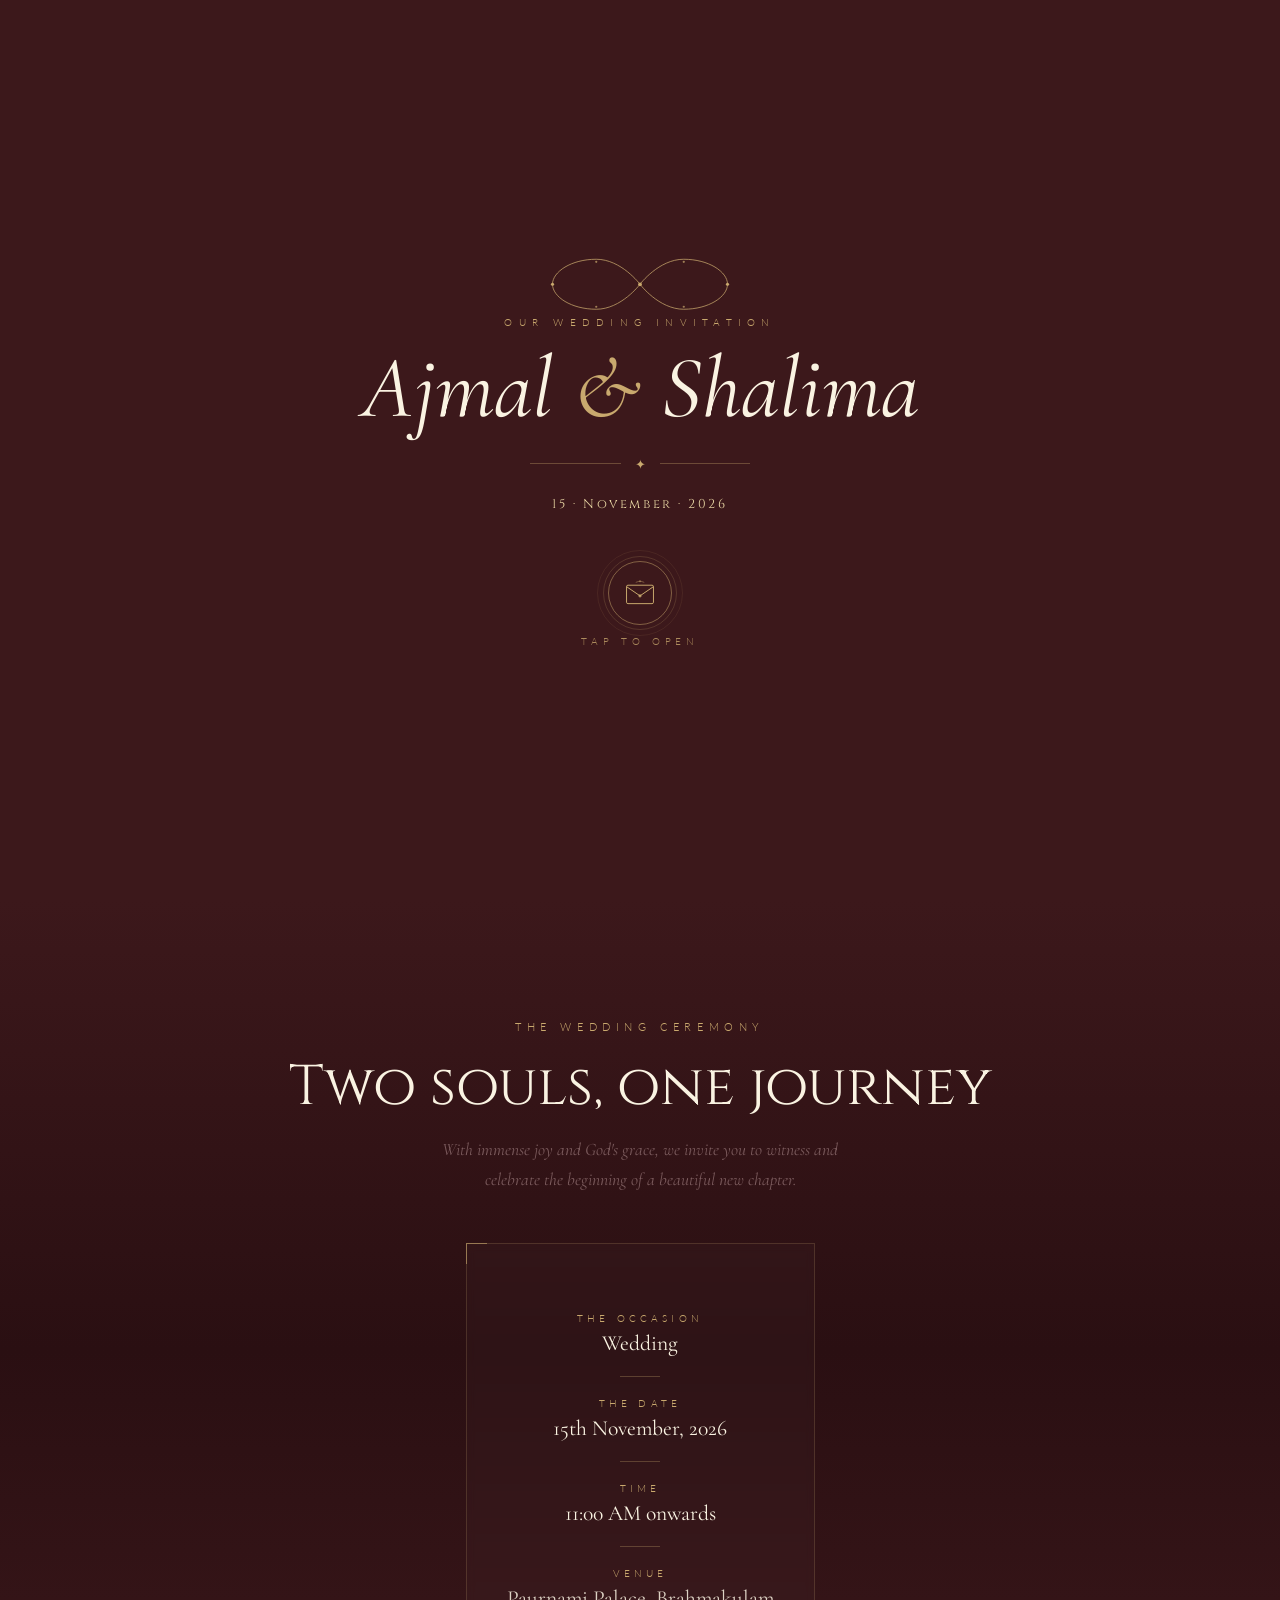
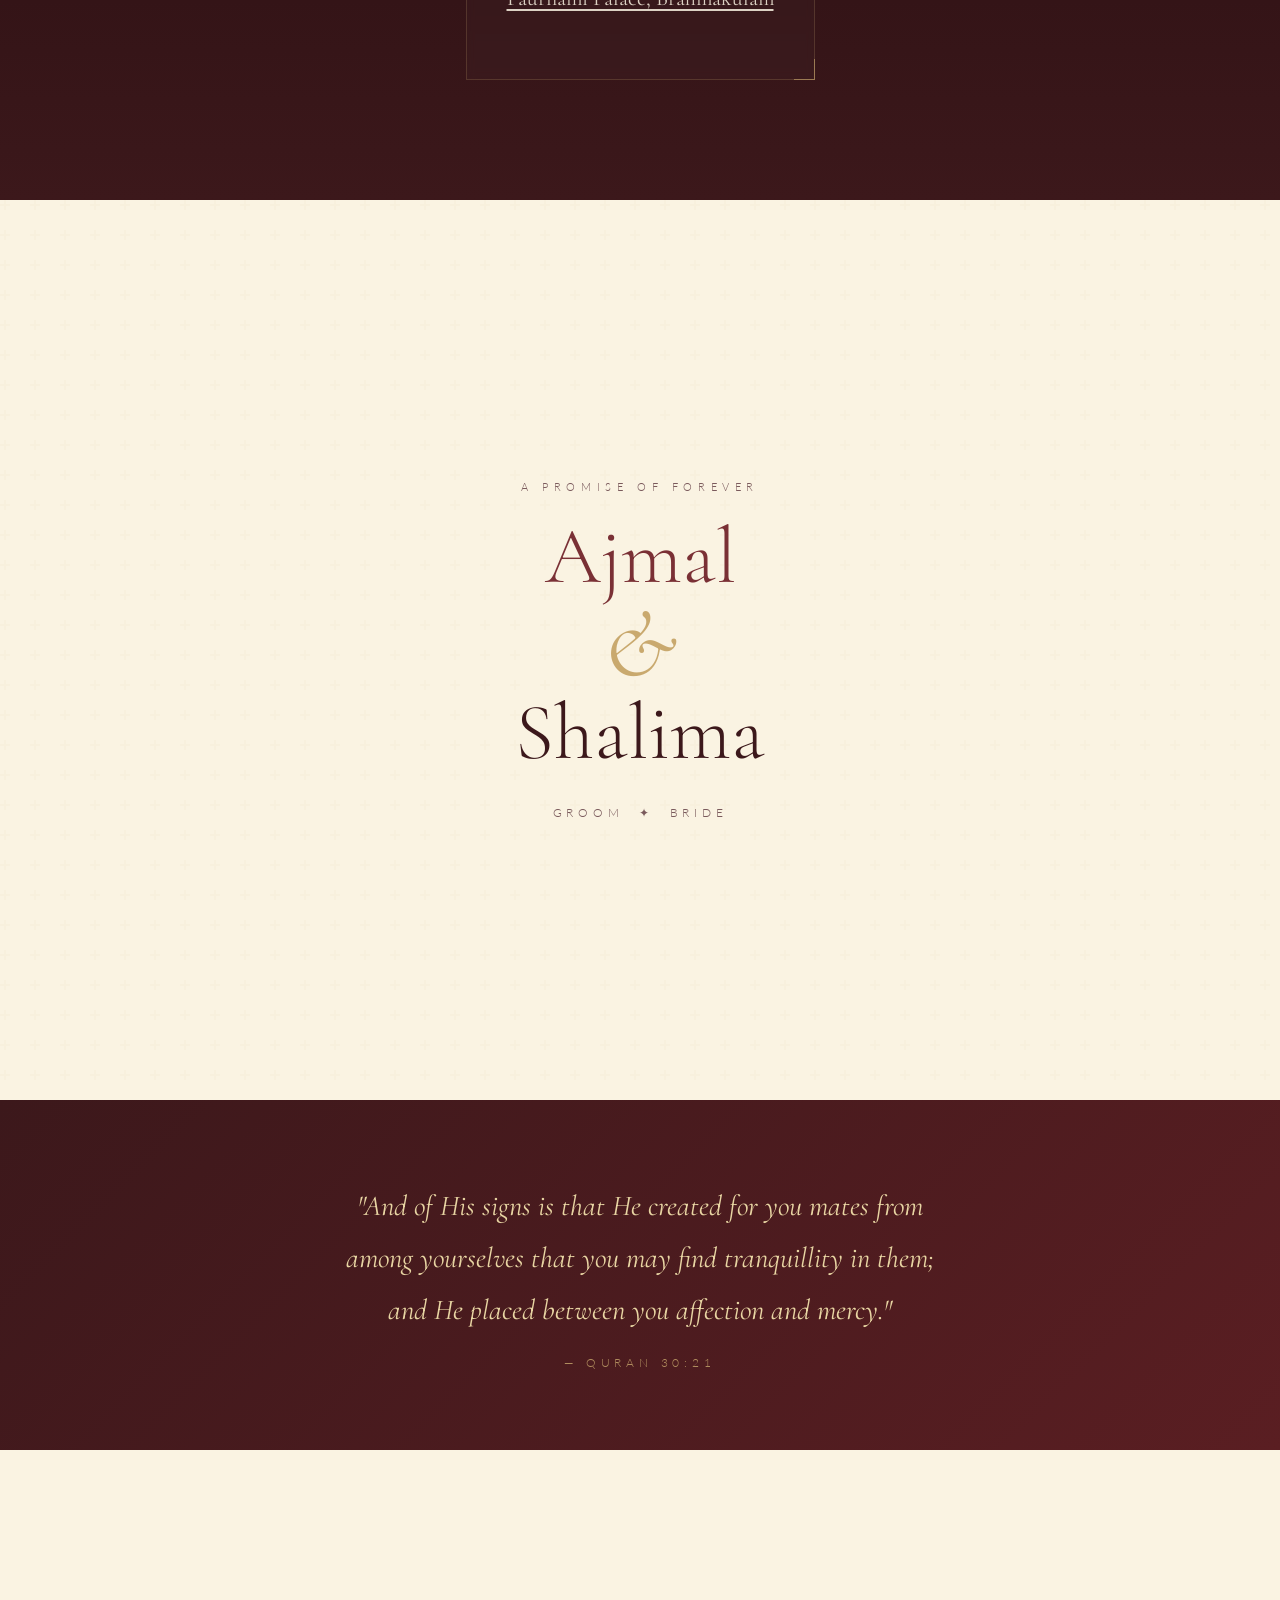
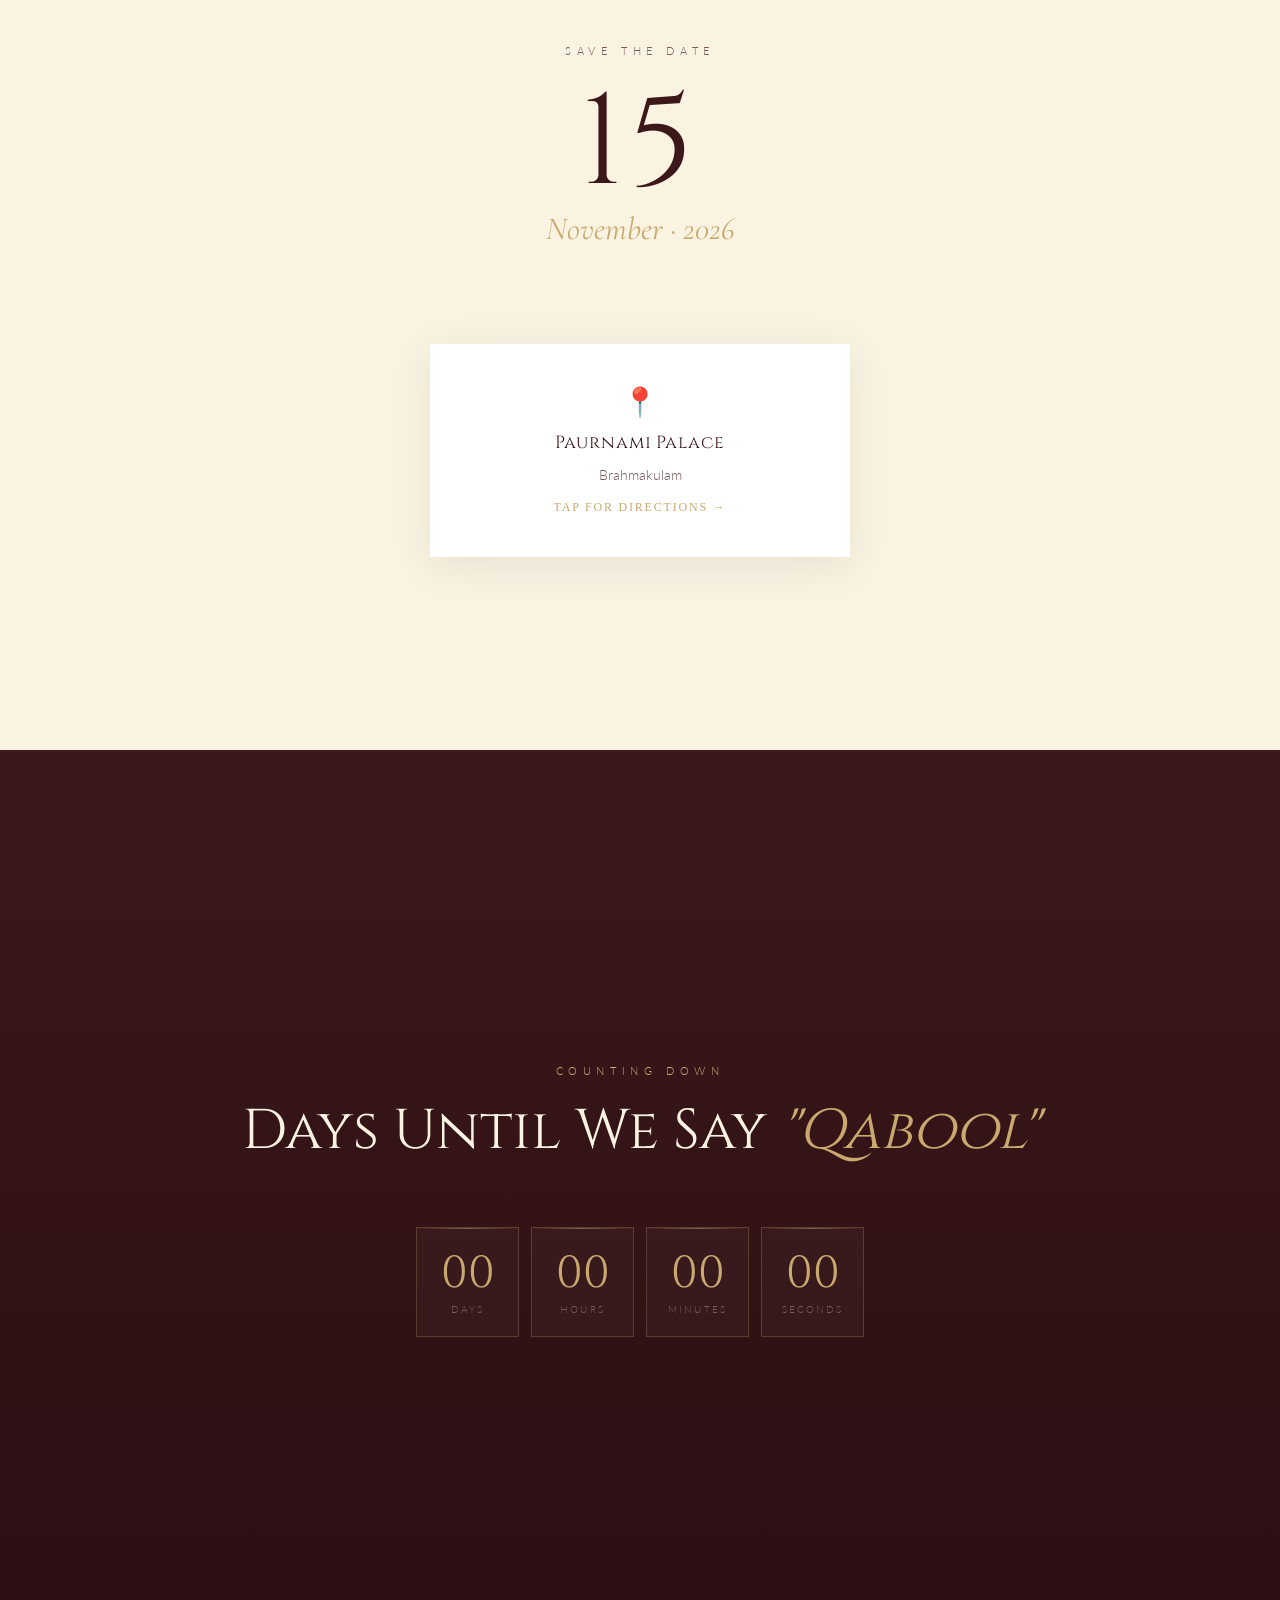
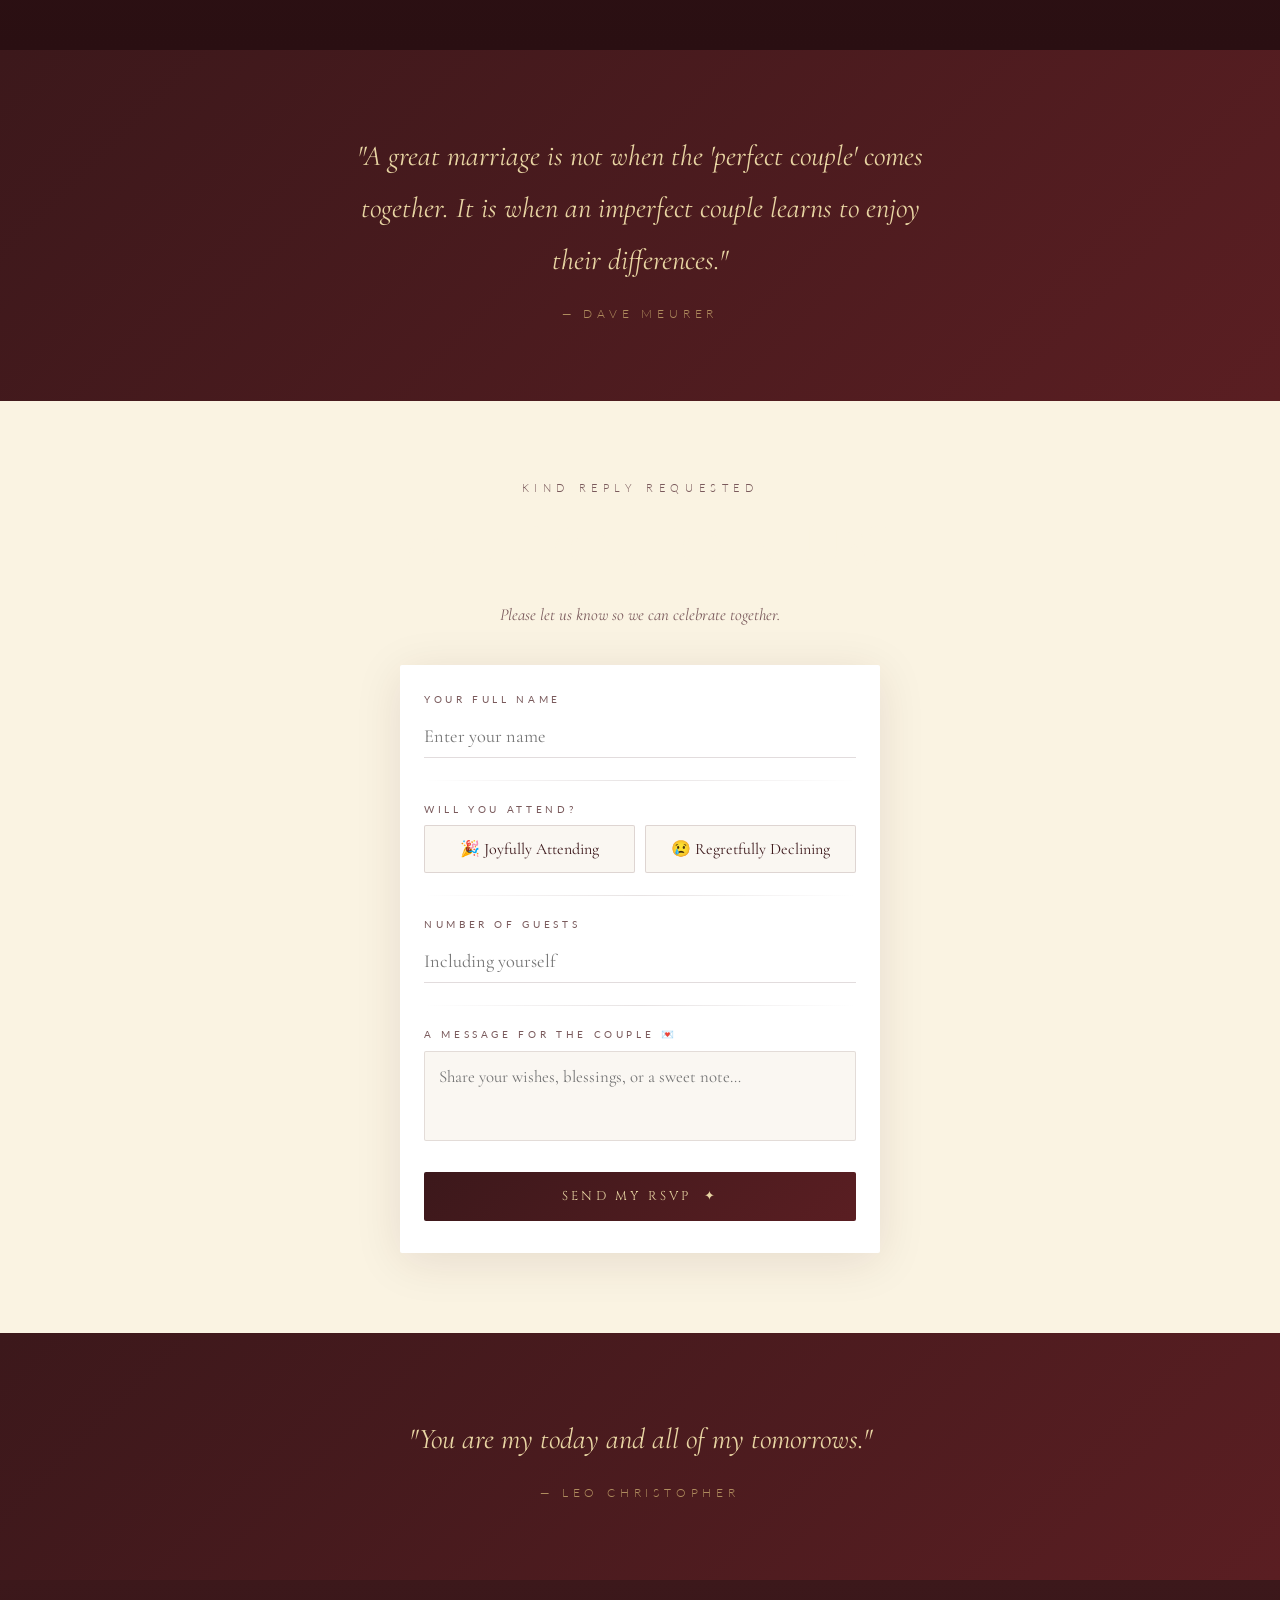
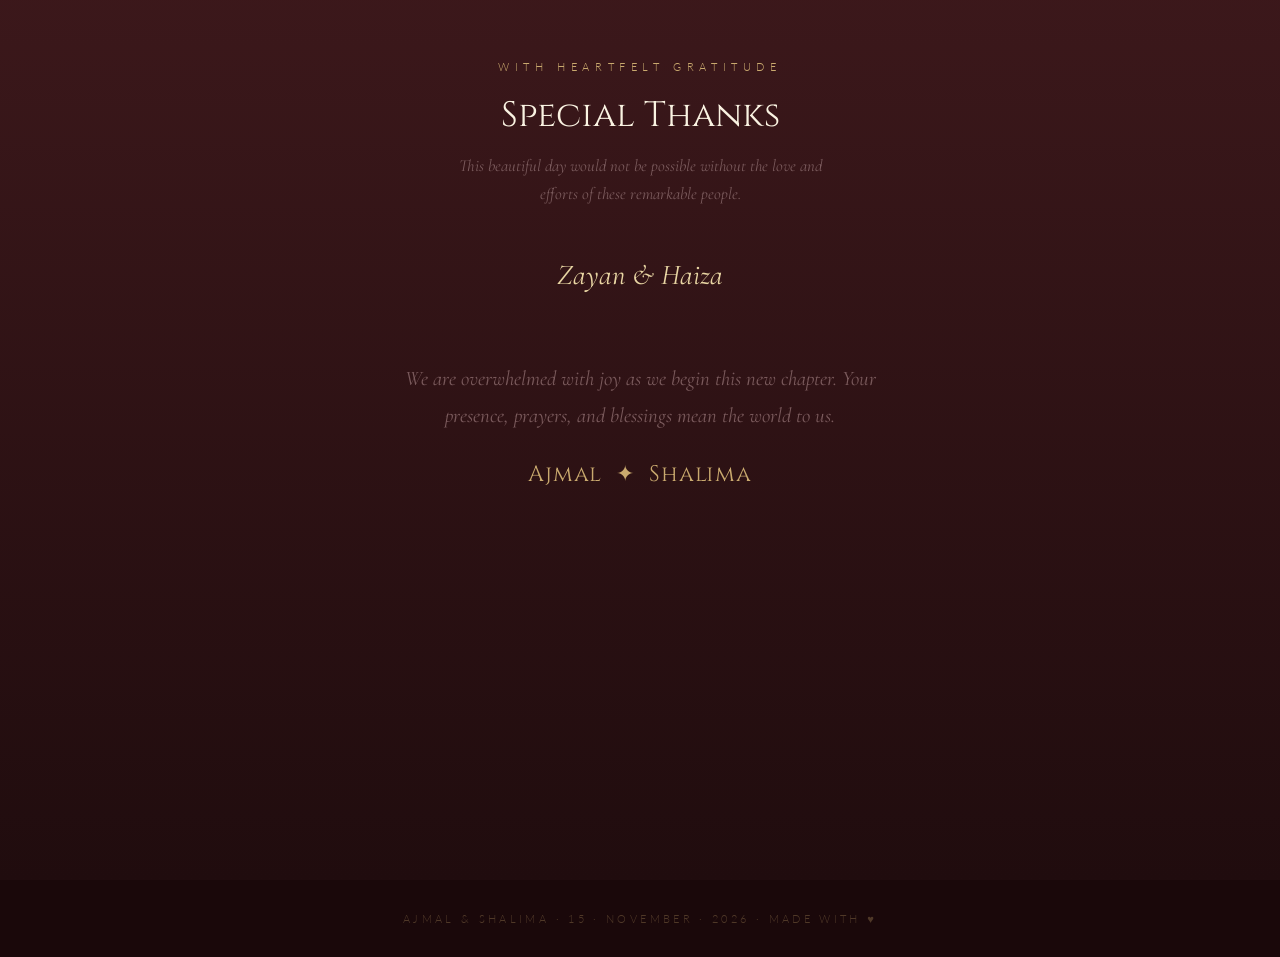
==== AjmalShalima/index.html @ 5c9f14ed "ajmal shalima" ====
<!DOCTYPE html>
<html lang="en">
<head>
<meta charset="UTF-8"/>
<meta name="viewport" content="width=device-width, initial-scale=1.0"/>
<title>Ajmal & Shalima — Wedding Invitation</title>
  <meta property="og:type" content="website"/>
  <meta property="og:url" content=""/>
  <meta property="og:title" content="Ajmal &amp; Shalima — Wedding Invitation 💍"/>
  <meta property="og:description" content="Join us to celebrate the Wedding of Ajmal &amp; Shalima · 15 November 2026 · Paurnami Palace, Brahmakulam"/>
  <meta property="og:image" content="couple.jpg"/>
  <meta property="og:image:width" content="1200"/>
  <meta property="og:image:height" content="630"/>
  <meta property="og:image:alt" content="Ajmal &amp; Shalima Wedding Invitation"/>
  <meta name="theme-color" content="#3C181B"/>
<link href="https://fonts.googleapis.com/css2?family=Cormorant+Garamond:ital,wght@0,300;0,400;0,500;1,300;1,400&family=Cinzel:wght@400;500&family=Lato:wght@300;400&display=swap" rel="stylesheet"/>
<style>
  :root {
    --gold: #c9a96e;
    --gold-light: #e8d5a3;
    --rose: #7a3035;
    --rose-light: #e8c8ca;
    --cream: #FAF3E2;
    --deep: #3C181B;
    --text: #3C181B;
    --muted: #7a5a5c;
  }

  * { margin: 0; padding: 0; box-sizing: border-box; }

  html { scroll-behavior: smooth; }

  body {
    background: var(--deep);
    color: var(--text);
    font-family: 'Lato', sans-serif;
    overflow-x: hidden;
  }

  /* ── PARTICLES ── */
  #particles {
    position: fixed; inset: 0; pointer-events: none; z-index: 0; overflow: hidden;
  }
  .petal {
    position: absolute;
    width: 8px; height: 8px;
    background: var(--rose-light);
    border-radius: 0 100% 0 100%;
    opacity: 0;
    animation: fallPetal linear infinite;
  }
  @keyframes fallPetal {
    0%   { transform: translateY(-20px) rotate(0deg) scale(1); opacity: .7; }
    100% { transform: translateY(110vh) rotate(720deg) scale(.4); opacity: 0; }
  }

  /* ── LOADER ── */
  #loader {
    position: fixed; inset: 0; z-index: 9999;
    background: var(--deep);
    display: flex; flex-direction: column; align-items: center; justify-content: center;
    transition: opacity 1s ease, visibility 1s;
  }
  #loader.hidden { opacity: 0; visibility: hidden; }
  .loader-ring {
    width: 80px; height: 80px;
    border: 1px solid rgba(201,169,110,.2);
    border-top-color: var(--gold);
    border-radius: 50%;
    animation: spin 1.5s linear infinite;
  }
  @keyframes spin { to { transform: rotate(360deg); } }
  .loader-text {
    margin-top: 20px;
    font-family: 'Cormorant Garamond', serif;
    font-style: italic;
    color: var(--gold-light);
    font-size: 1.1rem;
    letter-spacing: .2em;
    opacity: .7;
  }

  /* ── SECTIONS ── */
  section {
    position: relative; z-index: 1;
    min-height: 100vh;
    display: flex; flex-direction: column; align-items: center; justify-content: center;
    padding: 80px 24px;
  }

  /* ── HERO ── */
  #hero {
    background: radial-gradient(ellipse at center, #5a1e22 0%, var(--deep) 70%);
    text-align: center;
    overflow: hidden;
  }
  .hero-ornament {
    width: 280px; opacity: .15;
    margin-bottom: 24px;
    animation: fadeUp 1.8s ease both;
    animation-delay: .5s;
  }
  .invited-label {
    font-family: 'Lato', sans-serif;
    font-weight: 300;
    letter-spacing: .5em;
    text-transform: uppercase;
    color: var(--gold);
    font-size: .75rem;
    opacity: 0;
    animation: fadeUp 1s ease both;
    animation-delay: 1s;
  }
  .guest-name-display {
    font-family: 'Cormorant Garamond', serif;
    font-style: italic;
    font-size: clamp(1.6rem, 5vw, 2.8rem);
    color: var(--gold-light);
    margin: 12px 0 6px;
    opacity: 0;
    animation: fadeUp 1s ease both;
    animation-delay: 1.3s;
  }
  .you-are-invited {
    font-family: 'Cinzel', serif;
    font-size: clamp(2.6rem, 9vw, 6rem);
    color: var(--cream);
    line-height: 1;
    letter-spacing: .04em;
    opacity: 0;
    animation: fadeUp 1.2s ease both;
    animation-delay: 1.7s;
    text-shadow: 0 0 80px rgba(201,169,110,.3);
  }
  .hero-divider {
    display: flex; align-items: center; gap: 16px;
    margin: 28px auto;
    width: 280px;
    opacity: 0;
    animation: fadeUp 1s ease both;
    animation-delay: 2.2s;
  }
  .hero-divider-line { flex: 1; height: 1px; background: var(--gold); opacity: .4; }
  .hero-divider-icon { color: var(--gold); font-size: 1rem; }
  .hero-subtitle {
    font-family: 'Cormorant Garamond', serif;
    font-style: italic;
    font-size: clamp(1rem, 3vw, 1.4rem);
    color: var(--gold-light);
    letter-spacing: .15em;
    opacity: 0;
    animation: fadeUp 1s ease both;
    animation-delay: 2.5s;
  }
  .scroll-hint {
    position: absolute; bottom: 36px;
    display: flex; flex-direction: column; align-items: center; gap: 8px;
    opacity: 0;
    animation: fadeUp 1s ease both, bounce 2s ease infinite;
    animation-delay: 3.5s, 4.5s;
    color: var(--gold); font-size: .7rem; letter-spacing: .3em;
    text-transform: uppercase;
  }
  .scroll-arrow { font-size: 1.2rem; }
  @keyframes bounce {
    0%,100% { transform: translateY(0); }
    50% { transform: translateY(8px); }
  }

  /* ── CEREMONY ── */
  #ceremony {
    background: linear-gradient(180deg, var(--deep) 0%, #2a0f12 50%, var(--deep) 100%);
    text-align: center;
  }
  .section-tag {
    font-family: 'Lato', sans-serif;
    font-weight: 300;
    letter-spacing: .5em;
    text-transform: uppercase;
    color: var(--gold);
    font-size: .7rem;
    margin-bottom: 24px;
  }
  .section-heading {
    font-family: 'Cinzel', serif;
    font-size: clamp(1.8rem, 6vw, 3.5rem);
    color: var(--cream);
    line-height: 1.1;
    margin-bottom: 16px;
  }
  .ampersand {
    font-family: 'Cormorant Garamond', serif;
    font-style: italic;
    color: var(--gold);
    font-size: 1.2em;
  }
  .ceremony-box {
    margin: 48px auto 0;
    max-width: 500px;
    border: 1px solid rgba(201,169,110,.2);
    padding: 48px 40px;
    position: relative;
    background: rgba(255,255,255,.02);
    backdrop-filter: blur(4px);
  }
  .ceremony-box::before, .ceremony-box::after {
    content: '';
    position: absolute;
    width: 20px; height: 20px;
    border-color: var(--gold);
    border-style: solid;
    opacity: .6;
  }
  .ceremony-box::before { top: -1px; left: -1px; border-width: 1px 0 0 1px; }
  .ceremony-box::after  { bottom: -1px; right: -1px; border-width: 0 1px 1px 0; }
  .ceremony-detail { margin: 20px 0; }
  .ceremony-detail-label {
    font-family: 'Lato', sans-serif;
    font-weight: 300;
    letter-spacing: .4em;
    font-size: .65rem;
    color: var(--gold);
    text-transform: uppercase;
    margin-bottom: 6px;
  }
  .ceremony-detail-value {
    font-family: 'Cormorant Garamond', serif;
    font-size: 1.35rem;
    color: var(--cream);
  }
  .sep { width: 40px; height: 1px; background: rgba(201,169,110,.3); margin: 16px auto; }

  /* ── NAMES ── */
  #names {
    background: var(--cream);
    text-align: center;
    position: relative;
    overflow: hidden;
  }
  #names::before {
    content: '';
    position: absolute; inset: 0;
    background: url("data:image/svg+xml,%3Csvg width='60' height='60' viewBox='0 0 60 60' xmlns='http://www.w3.org/2000/svg'%3E%3Cg fill='none' fill-rule='evenodd'%3E%3Cg fill='%23c9a96e' fill-opacity='0.04'%3E%3Cpath d='M36 34v-4h-2v4h-4v2h4v4h2v-4h4v-2h-4zm0-30V0h-2v4h-4v2h4v4h2V6h4V4h-4zM6 34v-4H4v4H0v2h4v4h2v-4h4v-2H6zM6 4V0H4v4H0v2h4v4h2V6h4V4H6z'/%3E%3C/g%3E%3C/g%3E%3C/svg%3E");
  }
  .names-wrapper { position: relative; z-index: 1; }
  .name-groom, .name-bride {
    font-family: 'Cormorant Garamond', serif;
    font-weight: 300;
    line-height: 1;
  }
  .name-groom {
    font-size: clamp(2.4rem, 8vw, 5rem);
    color: var(--text);
    opacity: 0;
    transform: translateX(-40px);
    transition: opacity 1s ease, transform 1s ease;
  }
  .name-bride {
    font-size: clamp(2.4rem, 8vw, 5rem);
    color: var(--rose);
    opacity: 0;
    transform: translateX(40px);
    transition: opacity 1s ease, transform 1s ease;
    transition-delay: .4s;
  }
  .name-groom.visible, .name-bride.visible {
    opacity: 1; transform: translateX(0);
  }
  .names-and {
    font-family: 'Cormorant Garamond', serif;
    font-style: italic;
    font-size: clamp(3rem, 10vw, 6rem);
    color: var(--gold);
    line-height: 1;
    opacity: 0;
    transition: opacity 1s ease;
    transition-delay: .2s;
  }
  .names-and.visible { opacity: 1; }
  .names-title {
    font-family: 'Lato', sans-serif;
    font-weight: 300;
    font-size: .75rem;
    letter-spacing: .4em;
    text-transform: uppercase;
    color: var(--muted);
    margin-top: 32px;
  }

  /* ── QUOTE ── */
  .quote-section {
    background: linear-gradient(135deg, #3C181B 0%, #5a1e22 100%);
    text-align: center;
    padding: 80px 24px;
    min-height: auto;
  }
  .quote-text {
    font-family: 'Cormorant Garamond', serif;
    font-style: italic;
    font-size: clamp(1.2rem, 3.5vw, 1.8rem);
    color: var(--gold-light);
    max-width: 600px;
    line-height: 1.8;
    opacity: 0;
    transition: opacity 1.2s ease;
  }
  .quote-text.visible { opacity: 1; }
  .quote-attr {
    margin-top: 20px;
    font-family: 'Lato', sans-serif;
    font-weight: 300;
    font-size: .75rem;
    letter-spacing: .4em;
    text-transform: uppercase;
    color: var(--gold);
    opacity: .6;
  }

  /* ── DATE ── */
  #date-venue {
    background: var(--cream);
    text-align: center;
  }
  .date-big {
    font-family: 'Cinzel', serif;
    font-size: clamp(3rem, 12vw, 8rem);
    color: var(--text);
    line-height: 1;
    letter-spacing: .05em;
  }
  .date-month {
    font-family: 'Cormorant Garamond', serif;
    font-style: italic;
    font-size: clamp(1.2rem, 4vw, 2rem);
    color: var(--gold);
    display: block;
  }
  .venue-card {
    margin: 48px auto 0;
    max-width: 420px;
    background: white;
    box-shadow: 0 8px 40px rgba(0,0,0,.08);
    padding: 40px 32px;
  }
  .venue-icon { font-size: 1.8rem; margin-bottom: 12px; }
  .venue-name {
    font-family: 'Cinzel', serif;
    font-size: 1.1rem;
    color: var(--text);
    margin-bottom: 8px;
    letter-spacing: .05em;
  }
  .venue-address {
    font-family: 'Lato', sans-serif;
    font-weight: 300;
    font-size: .9rem;
    color: var(--muted);
    line-height: 1.6;
  }

  /* ── COUNTDOWN ── */
  #countdown {
    background: linear-gradient(180deg, #3C181B 0%, #2a0f12 100%);
    text-align: center;
  }
  .countdown-grid {
    display: grid;
    grid-template-columns: repeat(4, 1fr);
    gap: 12px;
    margin-top: 48px;
    width: 100%;
    max-width: 480px;
    padding: 0 16px;
    box-sizing: border-box;
  }
  .countdown-item {
    width: 100%;
    padding: 24px 4px 20px;
    border: 1px solid rgba(201,169,110,.25);
    background: rgba(255,255,255,.03);
    position: relative;
    text-align: center;
    box-sizing: border-box;
  }
  .countdown-item::before {
    content: '';
    position: absolute; top: 0; left: 0; right: 0;
    height: 1px;
    background: linear-gradient(90deg, transparent, var(--gold), transparent);
    opacity: .5;
  }
  .countdown-num {
    font-family: 'Cinzel', serif;
    font-size: clamp(1.4rem, 5vw, 2.8rem);
    color: var(--gold);
    line-height: 1;
    display: block;
  }
  .countdown-label {
    font-family: 'Lato', sans-serif;
    font-weight: 300;
    font-size: clamp(.5rem, 1.8vw, .65rem);
    letter-spacing: .2em;
    text-transform: uppercase;
    color: var(--muted);
    margin-top: 8px;
  }

  /* ── RSVP ── */
  #rsvp {
    background: var(--cream);
    text-align: center;
    padding: 80px 16px;
  }
  .rsvp-card {
    width: 100%;
    max-width: 480px;
    margin: 40px auto 0;
    background: #fff;
    border-radius: 2px;
    box-shadow: 0 8px 48px rgba(60,24,27,.10);
    overflow: hidden;
  }
  .rsvp-form {
    padding: 28px 24px 32px;
    text-align: left;
  }
  .form-group { margin-bottom: 22px; }
  .form-label {
    display: block;
    font-family: 'Lato', sans-serif;
    font-weight: 400;
    font-size: .65rem;
    letter-spacing: .35em;
    text-transform: uppercase;
    color: var(--muted);
    margin-bottom: 10px;
  }
  .form-input {
    width: 100%;
    border: none;
    border-bottom: 1.5px solid rgba(60,24,27,.15);
    background: transparent;
    padding: 10px 0;
    font-family: 'Cormorant Garamond', serif;
    font-size: 1.15rem;
    color: var(--text);
    outline: none;
    transition: border-color .3s;
    -webkit-appearance: none;
    border-radius: 0;
  }
  .form-input:focus { border-color: var(--gold); }

  /* Attendance pill buttons */
  .radio-group {
    display: grid;
    grid-template-columns: 1fr 1fr;
    gap: 10px;
  }
  .radio-label {
    display: flex;
    align-items: center;
    justify-content: center;
    gap: 8px;
    cursor: pointer;
    font-family: 'Cormorant Garamond', serif;
    font-size: 1rem;
    color: var(--text);
    padding: 13px 10px;
    border: 1.5px solid rgba(60,24,27,.15);
    border-radius: 2px;
    transition: all .25s;
    text-align: center;
    line-height: 1.3;
    background: #faf7f2;
  }
  .radio-label:has(input:checked),
  .radio-label.selected {
    border-color: var(--gold);
    background: rgba(201,169,110,.10);
    color: var(--deep);
    font-weight: 500;
    box-shadow: 0 2px 12px rgba(201,169,110,.18);
  }
  .radio-label input { display: none; }

  .form-textarea {
    width: 100%;
    border: 1.5px solid rgba(60,24,27,.12);
    background: #faf7f2;
    padding: 14px 14px;
    font-family: 'Cormorant Garamond', serif;
    font-size: 1.05rem;
    color: var(--text);
    outline: none;
    resize: none;
    min-height: 90px;
    transition: border-color .3s;
    border-radius: 2px;
    -webkit-appearance: none;
  }
  .form-textarea:focus { border-color: var(--gold); background: #fff; }

  .submit-btn {
    width: 100%;
    padding: 16px;
    background: linear-gradient(135deg, var(--deep) 0%, #5a1e22 100%);
    color: var(--gold-light);
    border: none;
    font-family: 'Cinzel', serif;
    font-size: .8rem;
    letter-spacing: .25em;
    text-transform: uppercase;
    cursor: pointer;
    transition: opacity .3s, transform .2s;
    margin-top: 6px;
    border-radius: 2px;
  }
  .submit-btn:hover { opacity: .88; transform: translateY(-1px); }
  .submit-btn:disabled { opacity: .6; cursor: not-allowed; transform: none; }

  .form-success {
    display: none;
    text-align: center;
    padding: 48px 28px;
    background: white;
  }
  .form-success-icon { font-size: 3rem; margin-bottom: 16px; animation: successPop .5s cubic-bezier(.175,.885,.32,1.275) both; }
  @keyframes successPop {
    from { transform: scale(0); opacity: 0; }
    to   { transform: scale(1); opacity: 1; }
  }
  .form-success h3 {
    font-family: 'Cinzel', serif;
    font-size: 1.1rem;
    color: var(--text);
    margin-bottom: 12px;
    letter-spacing: .05em;
  }
  .form-success p {
    font-family: 'Cormorant Garamond', serif;
    font-style: italic;
    font-size: 1.1rem;
    color: var(--muted);
    line-height: 1.7;
    max-width: 320px;
    margin: 0 auto;
  }
  .form-divider {
    height: 1px;
    background: linear-gradient(90deg, transparent, rgba(60,24,27,.12), transparent);
    margin: 4px 0 22px;
  }

  @media (max-width: 400px) {
    .rsvp-form { padding: 24px 18px 28px; }
    .rsvp-card-header { padding: 24px 18px 20px; }
    .radio-group { grid-template-columns: 1fr; }
    .radio-label { padding: 12px 10px; }
  }

  /* ── THANKS ── */
  #thanks {
    background: linear-gradient(180deg, #3C181B 0%, #200c0e 100%);
    text-align: center;
  }
  .thanks-names {
    display: flex; flex-wrap: wrap; justify-content: center;
    gap: 12px 24px;
    margin: 40px auto 0;
    max-width: 500px;
  }
  .thanks-name {
    font-family: 'Cormorant Garamond', serif;
    font-style: italic;
    font-size: 1.15rem;
    color: var(--gold-light);
    padding: 8px 20px;
    border: 1px solid rgba(201,169,110,.2);
    opacity: 0;
    transform: translateY(16px);
    transition: opacity .8s ease, transform .8s ease;
  }
  .thanks-name.visible { opacity: 1; transform: translateY(0); }
  .closing-msg {
    margin: 60px auto 0;
    font-family: 'Cormorant Garamond', serif;
    font-style: italic;
    font-size: clamp(1rem, 3vw, 1.3rem);
    color: var(--muted);
    max-width: 480px;
    line-height: 1.8;
  }
  .closing-names {
    font-family: 'Cinzel', serif;
    font-size: clamp(1rem, 3vw, 1.4rem);
    color: var(--gold);
    margin: 24px auto 0;
    letter-spacing: .04em;
  }

  /* ── FOOTER ── */
  footer {
    background: #1a080a;
    text-align: center;
    padding: 32px 24px;
    position: relative; z-index: 1;
  }
  .footer-text {
    font-family: 'Lato', sans-serif;
    font-weight: 300;
    font-size: .7rem;
    letter-spacing: .3em;
    color: rgba(201,169,110,.3);
    text-transform: uppercase;
  }

  /* ── SHARE PANEL ── */
  #share-panel {
    position: fixed;
    bottom: 24px; right: 24px;
    z-index: 1000;
  }
  .share-btn {
    background: var(--gold);
    color: white;
    border: none;
    border-radius: 50%;
    width: 52px; height: 52px;
    font-size: 1.4rem;
    cursor: pointer;
    box-shadow: 0 4px 20px rgba(0,0,0,.4);
    transition: transform .2s;
    display: flex; align-items: center; justify-content: center;
  }
  .share-btn:hover { transform: scale(1.08); }
  .share-dropdown {
    position: absolute;
    bottom: 64px; right: 0;
    background: #2a0f12;
    border: 1px solid rgba(201,169,110,.25);
    padding: 20px;
    width: 280px;
    display: none;
    box-shadow: 0 8px 40px rgba(0,0,0,.5);
  }
  .share-dropdown.open { display: block; }
  .share-dropdown h4 {
    font-family: 'Cinzel', serif;
    font-size: .8rem;
    color: var(--gold);
    letter-spacing: .15em;
    margin-bottom: 14px;
  }
  .share-input-row { display: flex; gap: 8px; margin-bottom: 10px; }
  .share-name-input {
    flex: 1;
    background: rgba(255,255,255,.05);
    border: 1px solid rgba(201,169,110,.2);
    padding: 10px 12px;
    font-family: 'Cormorant Garamond', serif;
    font-size: 1rem;
    color: var(--cream);
    outline: none;
  }
  .share-name-input:focus { border-color: var(--gold); }
  .copy-link-btn {
    background: var(--gold);
    color: white;
    border: none;
    padding: 10px 14px;
    font-size: .8rem;
    cursor: pointer;
    white-space: nowrap;
    font-family: 'Cinzel', serif;
    letter-spacing: .1em;
    transition: background .2s;
  }
  .copy-link-btn:hover { background: #a8824d; }
  .share-note {
    font-family: 'Lato', sans-serif;
    font-size: .7rem;
    color: var(--muted);
    line-height: 1.5;
    margin-top: 4px;
  }
  .copied-msg {
    font-family: 'Cormorant Garamond', serif;
    font-style: italic;
    color: var(--gold);
    font-size: .9rem;
    text-align: center;
    margin-top: 8px;
    display: none;
  }

  /* ── ANIMATIONS ── */
  @keyframes fadeUp {
    from { opacity: 0; transform: translateY(24px); }
    to   { opacity: 1; transform: translateY(0); }
  }
  .reveal {
    opacity: 0; transform: translateY(30px);
    transition: opacity 1s ease, transform 1s ease;
  }
  .reveal.visible { opacity: 1; transform: translateY(0); }

  /* ── SPLASH SCREEN ── */
  #splash {
    position: fixed; inset: 0; z-index: 99999;
    background: #3C181B;
    display: flex; flex-direction: column;
    align-items: center; justify-content: center;
    text-align: center;
    padding: 40px 24px;
    cursor: pointer;
    transition: opacity 1.2s ease, visibility 1.2s;
  }
  #splash.hidden { opacity: 0; visibility: hidden; pointer-events: none; }

  .splash-ornament {
    width: 200px;
    opacity: 0;
    animation: splashFadeUp 1.4s ease both;
    animation-delay: .3s;
  }
  .splash-tag {
    font-family: 'Lato', sans-serif;
    font-weight: 300;
    letter-spacing: .6em;
    text-transform: uppercase;
    color: var(--gold);
    font-size: .65rem;
    opacity: 0;
    animation: splashFadeUp 1s ease both;
    animation-delay: .8s;
    margin-bottom: 16px;
  }
  .splash-names {
    font-family: 'Cormorant Garamond', serif;
    font-style: italic;
    font-size: clamp(2.8rem, 10vw, 5.5rem);
    color: var(--cream);
    line-height: 1;
    opacity: 0;
    animation: splashFadeUp 1.2s ease both;
    animation-delay: 1.1s;
  }
  .splash-names span { color: var(--gold); }
  .splash-divider {
    display: flex; align-items: center; gap: 14px;
    margin: 24px auto;
    width: 220px;
    opacity: 0;
    animation: splashFadeUp 1s ease both;
    animation-delay: 1.5s;
  }
  .splash-divider-line { flex: 1; height: 1px; background: var(--gold); opacity: .35; }
  .splash-date {
    font-family: 'Cinzel', serif;
    font-size: .8rem;
    color: var(--gold-light);
    letter-spacing: .2em;
    opacity: 0;
    animation: splashFadeUp 1s ease both;
    animation-delay: 1.8s;
    margin-bottom: 48px;
  }
  .splash-btn {
    display: flex; flex-direction: column; align-items: center; gap: 10px;
    opacity: 0;
    animation: splashFadeUp 1s ease both, splashPulse 2.5s ease infinite;
    animation-delay: 2.2s, 3.2s;
  }
  .splash-btn-ring {
    width: 64px; height: 64px;
    border-radius: 50%;
    border: 1px solid rgba(201,169,110,.5);
    display: flex; align-items: center; justify-content: center;
    font-size: 1.6rem;
    position: relative;
  }
  .splash-btn-ring::before {
    content: '';
    position: absolute; inset: -6px;
    border-radius: 50%;
    border: 1px solid rgba(201,169,110,.2);
    animation: ripple 2.5s ease infinite;
    animation-delay: 3.2s;
  }
  .splash-btn-ring::after {
    content: '';
    position: absolute; inset: -12px;
    border-radius: 50%;
    border: 1px solid rgba(201,169,110,.1);
    animation: ripple 2.5s ease infinite;
    animation-delay: 3.5s;
  }
  .splash-btn-text {
    font-family: 'Lato', sans-serif;
    font-weight: 300;
    font-size: .65rem;
    letter-spacing: .45em;
    text-transform: uppercase;
    color: var(--gold);
    opacity: .8;
  }
  @keyframes splashFadeUp {
    from { opacity: 0; transform: translateY(20px); }
    to   { opacity: 1; transform: translateY(0); }
  }
  @keyframes splashPulse {
    0%,100% { transform: scale(1); }
    50% { transform: scale(1.04); }
  }
  @keyframes ripple {
    0% { transform: scale(1); opacity: .6; }
    100% { transform: scale(1.4); opacity: 0; }
  }
  @media (max-width: 480px) {
    .countdown-grid { max-width: 100%; gap: 8px; padding: 0 12px; }
    .countdown-item { padding: 16px 4px; }
    .ceremony-box { padding: 32px 20px; }
  }
</style>
</head>
<body>

<!-- ═══════════ SPLASH SCREEN ═══════════ -->
<div id="splash" onclick="openInvitation()">
  <svg class="splash-ornament" viewBox="0 0 320 100" fill="none" xmlns="http://www.w3.org/2000/svg">
    <path d="M160 50 C160 50 130 10 90 10 C50 10 20 30 20 50 C20 70 50 90 90 90 C130 90 160 50 160 50 C160 50 190 10 230 10 C270 10 300 30 300 50 C300 70 270 90 230 90 C190 90 160 50 160 50 Z" stroke="#c9a96e" stroke-width="1.2" fill="none"/>
    <circle cx="160" cy="50" r="3" fill="#c9a96e"/>
    <circle cx="20" cy="50" r="2.5" fill="#c9a96e"/>
    <circle cx="300" cy="50" r="2.5" fill="#c9a96e"/>
    <circle cx="90" cy="14" r="1.8" fill="#c9a96e" opacity="0.7"/>
    <circle cx="230" cy="14" r="1.8" fill="#c9a96e" opacity="0.7"/>
    <circle cx="90" cy="86" r="1.8" fill="#c9a96e" opacity="0.7"/>
    <circle cx="230" cy="86" r="1.8" fill="#c9a96e" opacity="0.7"/>
  </svg>
  <div class="splash-tag">Our Wedding Invitation</div>
  <div class="splash-names" id="splashNames">Ajmal <span>&</span> Shalima</div>
  <div class="splash-divider">
    <div class="splash-divider-line"></div>
    <div style="color:var(--gold);font-size:.8rem">✦</div>
    <div class="splash-divider-line"></div>
  </div>
  <div class="splash-date">14 · November · 2026</div>
  <div class="splash-btn">
    <div class="splash-btn-ring">
      <svg viewBox="0 0 48 48" fill="none" xmlns="http://www.w3.org/2000/svg" style="width:34px;height:34px;">
        <!-- Envelope body -->
        <rect x="5" y="13" width="38" height="26" rx="2" stroke="#c9a96e" stroke-width="1.4" fill="none"/>
        <!-- Envelope flap open -->
        <path d="M5 15 L24 28 L43 15" stroke="#c9a96e" stroke-width="1.4" fill="none" stroke-linejoin="round"/>
        <!-- Small wax seal dot -->
        <circle cx="24" cy="28" r="2.2" fill="#c9a96e" opacity="0.85"/>
        <!-- Decorative top flourish -->
        <path d="M18 9 Q24 5 30 9" stroke="#c9a96e" stroke-width="1" fill="none" opacity="0.6"/>
        <circle cx="24" cy="7.5" r="1.2" fill="#c9a96e" opacity="0.7"/>
      </svg>
    </div>
    <div class="splash-btn-text">Tap to open</div>
  </div>
</div>

<div id="loader">
  <div class="loader-ring"></div>
  <div class="loader-text">With love, loading your invitation…</div>
</div>

<!-- PETALS -->
<div id="particles"></div>

<!-- ═══════════ HERO ═══════════ -->
<section id="hero">
  <svg class="hero-ornament" viewBox="0 0 320 100" fill="none" xmlns="http://www.w3.org/2000/svg">
    <path d="M160 50 C160 50 130 10 90 10 C50 10 20 30 20 50 C20 70 50 90 90 90 C130 90 160 50 160 50 C160 50 190 10 230 10 C270 10 300 30 300 50 C300 70 270 90 230 90 C190 90 160 50 160 50 Z" stroke="#c9a96e" stroke-width="1.2" fill="none"/>
    <circle cx="160" cy="50" r="3" fill="#c9a96e"/>
    <circle cx="20" cy="50" r="2.5" fill="#c9a96e"/>
    <circle cx="300" cy="50" r="2.5" fill="#c9a96e"/>
    <circle cx="90" cy="14" r="1.8" fill="#c9a96e" opacity="0.7"/>
    <circle cx="230" cy="14" r="1.8" fill="#c9a96e" opacity="0.7"/>
    <circle cx="90" cy="86" r="1.8" fill="#c9a96e" opacity="0.7"/>
    <circle cx="230" cy="86" r="1.8" fill="#c9a96e" opacity="0.7"/>
  </svg>

  <div class="guest-name-display" id="guestDisplay">Dear Guest,</div>
  <div class="invited-label">You are cordially invited</div>
  <div class="you-are-invited">to our Nikah</div>

  <div class="hero-divider">
    <div class="hero-divider-line"></div>
    <div class="hero-divider-icon">✦</div>
    <div class="hero-divider-line"></div>
  </div>

  <div class="hero-subtitle">A celebration of love & union</div>

  <div class="scroll-hint">
    <span>Scroll to explore</span>
    <span class="scroll-arrow">↓</span>
  </div>
</section>

<!-- ═══════════ CEREMONY ═══════════ -->
<section id="ceremony">
  <div class="section-tag reveal">The Nikah Ceremony</div>
  <div class="section-heading reveal" style="transition-delay:.15s">
    Two souls, one journey
  </div>
  <p class="reveal" style="color:var(--muted);font-family:'Cormorant Garamond',serif;font-style:italic;font-size:1.1rem;max-width:420px;text-align:center;line-height:1.7;transition-delay:.3s">
    With immense joy and God's grace, we invite you to witness and celebrate the beginning of a beautiful new chapter.
  </p>

  <div class="ceremony-box reveal" style="transition-delay:.5s">
    <div class="ceremony-detail">
      <div class="ceremony-detail-label">The Occasion</div>
      <div class="ceremony-detail-value">Nikah</div>
    </div>
    <div class="sep"></div>
    <div class="ceremony-detail">
      <div class="ceremony-detail-label">The Date</div>
      <div class="ceremony-detail-value">15th November, 2026</div>
    </div>
    <div class="sep"></div>
    <div class="ceremony-detail">
      <div class="ceremony-detail-label">Venue</div>
      <div class="ceremony-detail-value"><a href="https://maps.app.goo.gl/hqBbFoLhRqZGrb9u5" target="_blank" style="color:inherit;text-decoration:underline;text-underline-offset:4px;opacity:.85;">Paurnami Palace, Brahmakulam</a></div>
    </div>
  </div>
</section>

<!-- ═══════════ NAMES ═══════════ -->
<section id="names">
  <div class="names-wrapper">
    <div class="section-tag reveal" style="color:var(--muted)">A Promise of Forever</div>
    <div class="name-bride" id="nameGroom">Shalima</div>
    <div class="names-and" id="namesAnd">&amp;</div>
    <div class="name-groom" id="nameBride">Ajmal</div>
    <div class="names-title reveal" style="transition-delay:.8s">Bride &nbsp;✦&nbsp; Groom</div>
  </div>
</section>

<!-- ═══════════ QUOTE 1 ═══════════ -->
<div class="quote-section" style="display:flex;flex-direction:column;align-items:center;">
  <div class="quote-text" id="q1">
    "And of His signs is that He created for you mates from among yourselves that you may find tranquillity in them; and He placed between you affection and mercy."
  </div>
  <div class="quote-attr" id="q1a" style="opacity:0;transition:opacity 1.2s ease .4s;color:var(--gold)">— Quran 30:21</div>
</div>

<!-- ═══════════ DATE & VENUE ═══════════ -->
<section id="date-venue">
  <div class="section-tag reveal" style="color:var(--muted)">Save the Date</div>

  <div class="reveal" style="transition-delay:.2s">
    <div class="date-big">15</div>
    <span class="date-month">November &nbsp;·&nbsp; 2026</span>
  </div>

  <a href="https://maps.app.goo.gl/hqBbFoLhRqZGrb9u5" target="_blank" style="text-decoration:none;display:block;max-width:420px;width:100%;margin:48px auto 0;">
  <div class="venue-card reveal" style="transition-delay:.4s;cursor:pointer;transition:box-shadow .3s,transform .2s;">
    <div class="venue-icon">📍</div>
    <div class="venue-name">Paurnami Palace</div>
    <div class="venue-address">
      Brahmakulam<br>
      <span style="display:inline-block;margin-top:12px;font-size:.75rem;letter-spacing:.15em;color:var(--gold);font-family:'Cinzel',serif;">TAP FOR DIRECTIONS →</span>
    </div>
  </div>
  </a>
</section>

<!-- ═══════════ COUNTDOWN ═══════════ -->
<section id="countdown">
  <div class="section-tag reveal">Counting Down</div>
  <div class="section-heading reveal" style="color:var(--cream);transition-delay:.2s">Days Until We Say <em style="color:var(--gold);font-style:italic">"Qabool"</em></div>

  <div class="countdown-grid">
    <div class="countdown-item reveal" style="transition-delay:.3s">
      <span class="countdown-num" id="cd-days">00</span>
      <span class="countdown-label">Days</span>
    </div>
    <div class="countdown-item reveal" style="transition-delay:.45s">
      <span class="countdown-num" id="cd-hours">00</span>
      <span class="countdown-label">Hours</span>
    </div>
    <div class="countdown-item reveal" style="transition-delay:.6s">
      <span class="countdown-num" id="cd-mins">00</span>
      <span class="countdown-label">Minutes</span>
    </div>
    <div class="countdown-item reveal" style="transition-delay:.75s">
      <span class="countdown-num" id="cd-secs">00</span>
      <span class="countdown-label">Seconds</span>
    </div>
  </div>
</section>

<!-- ═══════════ QUOTE 2 ═══════════ -->
<div class="quote-section" style="display:flex;flex-direction:column;align-items:center;">
  <div class="quote-text" id="q2">
    "A great marriage is not when the 'perfect couple' comes together. It is when an imperfect couple learns to enjoy their differences."
  </div>
  <div class="quote-attr" id="q2a" style="opacity:0;transition:opacity 1.2s ease .4s;color:var(--gold)">— Dave Meurer</div>
</div>

<!-- ═══════════ RSVP ═══════════ -->
<section id="rsvp">
  <div class="section-tag reveal" style="color:var(--muted)">Kind Reply Requested</div>
  <div class="section-heading reveal" style="transition-delay:.15s">Will You Join Us?</div>
  <p class="reveal" style="font-family:'Cormorant Garamond',serif;font-style:italic;color:var(--muted);font-size:1.05rem;margin-top:8px;transition-delay:.3s">
    Please let us know so we can celebrate together.
  </p>

  <div class="rsvp-card reveal" style="transition-delay:.45s">


    <form class="rsvp-form" id="rsvpForm" onsubmit="submitRSVP(event)">

      <div class="form-group">
        <label class="form-label">Your Full Name</label>
        <input class="form-input" type="text" id="rsvpName" name="entry.726156108" placeholder="Enter your name" required/>
      </div>

      <div class="form-divider"></div>

      <div class="form-group">
        <label class="form-label">Will you attend?</label>
        <div class="radio-group" id="attendGroup">
          <label class="radio-label" onclick="selectAttend(this)">
            <input type="radio" name="entry.2132377375" value="Yes"/> 🎉 Joyfully Attending
          </label>
          <label class="radio-label" onclick="selectAttend(this)">
            <input type="radio" name="entry.2132377375" value="No"/> 😢 Regretfully Declining
          </label>
        </div>
      </div>

      <div class="form-divider"></div>

      <div class="form-group">
        <label class="form-label">Number of Guests</label>
        <input class="form-input" type="number" id="rsvpGuests" name="entry.1082706063" placeholder="Including yourself" min="1" max="10"/>
      </div>

      <div class="form-divider"></div>

      <div class="form-group">
        <label class="form-label">A Message for the Couple 💌</label>
        <textarea class="form-textarea" id="rsvpMsg" name="entry.221582654" placeholder="Share your wishes, blessings, or a sweet note…"></textarea>
      </div>

      <button type="submit" class="submit-btn">Send My RSVP &nbsp;✦</button>
    </form>

    <div class="form-success" id="rsvpSuccess">
      <div class="form-success-icon">💌</div>
      <h3>Thank You!</h3>
      <p id="successMsg">Your RSVP has been received. We are so grateful for your love and blessings.</p>
    </div>

  </div>
</section>

<!-- ═══════════ QUOTE 3 ═══════════ -->
<div class="quote-section" style="display:flex;flex-direction:column;align-items:center;">
  <div class="quote-text" id="q3">
    "You are my today and all of my tomorrows."
  </div>
  <div class="quote-attr" id="q3a" style="opacity:0;transition:opacity 1.2s ease .4s;color:var(--gold)">— Leo Christopher</div>
</div>

<!-- ═══════════ SPECIAL THANKS ═══════════ -->
<section id="thanks">
  <div class="section-tag reveal">With Heartfelt Gratitude</div>
  <div class="section-heading reveal" style="color:var(--cream);transition-delay:.2s;font-size:clamp(1.4rem,4vw,2.2rem)">
    Special Thanks
  </div>
  <p class="reveal" style="font-family:'Cormorant Garamond',serif;font-style:italic;color:var(--muted);font-size:1.05rem;max-width:400px;margin:16px auto 0;text-align:center;line-height:1.7;transition-delay:.35s">
    This beautiful day would not be possible without the love and efforts of these remarkable people.
  </p>

  <div class="thanks-names">
    <div class="thanks-name" id="tn1" style="border: none; padding: 8px 0; font-size: 1.8rem;">Zayan &amp; Haiza</div>
  </div>

  <div class="closing-msg reveal" style="color:var(--muted);transition-delay:.5s">
    We are overwhelmed with joy as we begin this new chapter. Your presence, prayers, and blessings mean the world to us.
  </div>
  <div class="closing-names reveal" style="transition-delay:.7s">
    Ajmal &nbsp;✦&nbsp; Shalima
  </div>
</section>

<!-- ═══════════ FOOTER ═══════════ -->
<footer>
  <div class="footer-text">Ajmal &amp; Shalima · 15 November 2026 · Made with ♥</div>
</footer>


<!-- ═══════════ MUSIC PLAYER ═══════════ -->
<audio id="bg-music" loop>
  <source src="music.mp3" type="audio/mpeg"/>
</audio>




<script src="config.js"></script>
<script>
// ── CONFIG SETUP ──
document.addEventListener('DOMContentLoaded', () => {
  if (typeof SITE_CONFIG === 'undefined') return;
  const c = SITE_CONFIG;
  const name1 = c.nameOrder === 1 ? c.brideName : c.groomName;
  const name2 = c.nameOrder === 1 ? c.groomName : c.brideName;
  const title1 = c.nameOrder === 1 ? 'Bride' : 'Groom';
  const title2 = c.nameOrder === 1 ? 'Groom' : 'Bride';
  
  document.title = name1 + ' & ' + name2 + ' — ' + c.occasion + ' Invitation';
  const ogTitle = document.querySelector('meta[property="og:title"]');
  if (ogTitle) ogTitle.content = name1 + ' &amp; ' + name2 + ' — ' + c.occasion + ' Invitation 💍';
  const ogDesc = document.querySelector('meta[property="og:description"]');
  if (ogDesc) ogDesc.content = 'Join us to celebrate the ' + c.occasion + ' of ' + name1 + ' &amp; ' + name2 + ' · ' + c.dateFull + ' · ' + c.venueName + ', ' + c.venueAddress;
  
  const splashTag = document.querySelector('.splash-tag');
  if (splashTag) splashTag.textContent = 'Our ' + c.occasion + ' Invitation';
  const splashNames = document.getElementById('splashNames');
  if (splashNames) splashNames.innerHTML = name1 + ' <span>&</span> ' + name2;
  const splashDate = document.querySelector('.splash-date');
  if (splashDate) splashDate.textContent = c.dateSplash;
  
  const heroOcc = document.querySelector('.you-are-invited');
  if (heroOcc) heroOcc.textContent = 'to our ' + c.occasion;
  
  const ceremonyBox = document.querySelector('.ceremony-box');
  if (ceremonyBox) {
    ceremonyBox.innerHTML = `
      <div class="ceremony-detail">
        <div class="ceremony-detail-label">The Occasion</div>
        <div class="ceremony-detail-value">${c.occasion}</div>
      </div>
      <div class="sep"></div>
      <div class="ceremony-detail">
        <div class="ceremony-detail-label">The Date</div>
        <div class="ceremony-detail-value">${c.dateFull}</div>
      </div>
      <div class="sep"></div>
      <div class="ceremony-detail">
        <div class="ceremony-detail-label">Time</div>
        <div class="ceremony-detail-value">${c.time}</div>
      </div>
      <div class="sep"></div>
      <div class="ceremony-detail">
        <div class="ceremony-detail-label">Venue</div>
        <div class="ceremony-detail-value"><a href="${c.venueMapLink}" target="_blank" style="color:inherit;text-decoration:underline;text-underline-offset:4px;opacity:.85;">${c.venueName}, ${c.venueAddress}</a></div>
      </div>
    `;
  }
  const ceremonyTag = document.querySelector('#ceremony .section-tag');
  if (ceremonyTag) ceremonyTag.textContent = 'The ' + c.occasion + ' Ceremony';
  
  const namesWrapper = document.querySelector('.names-wrapper');
  if (namesWrapper) {
    const bride = namesWrapper.querySelector('.name-bride');
    if(bride) bride.textContent = name1;
    const groom = namesWrapper.querySelector('.name-groom');
    if(groom) groom.textContent = name2;
    const title = namesWrapper.querySelector('.names-title');
    if(title) title.innerHTML = title1 + ' &nbsp;✦&nbsp; ' + title2;
  }
  
  const dateBig = document.querySelector('.date-big');
  if (dateBig) dateBig.textContent = c.dateBig;
  const dateMonth = document.querySelector('.date-month');
  if (dateMonth) dateMonth.innerHTML = c.dateMonthYear;
  
  const venueCardLink = document.querySelector('#date-venue a');
  if (venueCardLink) venueCardLink.href = c.venueMapLink;
  
  const venueCardName = document.querySelector('.venue-name');
  if (venueCardName) venueCardName.textContent = c.venueName;
  
  const venueCardAddress = document.querySelector('.venue-address');
  if (venueCardAddress) {
    venueCardAddress.innerHTML = c.venueAddress + '<br><span style="display:inline-block;margin-top:12px;font-size:.75rem;letter-spacing:.15em;color:var(--gold);font-family:\\\'Cinzel\\\',serif;">TAP FOR DIRECTIONS →</span>';
  }
  
  const thanksSection = document.getElementById('thanks');
  if (thanksSection) {
    if (!c.showThanks) {
      thanksSection.style.display = 'none';
    } else {
      thanksSection.style.display = 'block';
      const closingNames = document.querySelector('.closing-names');
      if (closingNames) closingNames.innerHTML = name1 + ' &nbsp;✦&nbsp; ' + name2;
    }
  }
  
  const footerText = document.querySelector('.footer-text');
  if (footerText) footerText.innerHTML = name1 + ' &amp; ' + name2 + ' · ' + c.dateSplash + ' · Made with ♥';
  
  const subjectField = document.querySelector('input[name="_subject"]');
  if (subjectField) subjectField.value = 'New RSVP — ' + name1 + ' & ' + name2 + ' ' + c.occasion + ' 💍';
});

// ── LOADER ──
window.addEventListener('load', () => {
  document.getElementById('loader').classList.add('hidden');
});

function afterSplash() {
  startPetals();
}

// ── GUEST NAME ──
const params = new URLSearchParams(location.search);
const guestName = params.get('to') || params.get('name') || '';
const decodedName = guestName ? decodeURIComponent(guestName) : '';
if (decodedName) {
  document.getElementById('guestDisplay').textContent = 'Dear ' + decodedName + ',';
  document.getElementById('rsvpName').value = decodedName;
} else {
  document.getElementById('guestDisplay').textContent = 'Dear Guest,';
}

// ── PETALS ──
function startPetals() {
  const container = document.getElementById('particles');
  const colours = ['#f2c4c9','#e8d5a3','#fde8e8','#f5dfd0'];
  for (let i = 0; i < 22; i++) {
    const p = document.createElement('div');
    p.className = 'petal';
    p.style.left = Math.random() * 100 + 'vw';
    p.style.width = (6 + Math.random() * 8) + 'px';
    p.style.height = (6 + Math.random() * 8) + 'px';
    p.style.background = colours[Math.floor(Math.random() * colours.length)];
    p.style.animationDuration = (8 + Math.random() * 12) + 's';
    p.style.animationDelay = (Math.random() * 12) + 's';
    p.style.borderRadius = Math.random() > .5 ? '0 100% 0 100%' : '100% 0 100% 0';
    container.appendChild(p);
  }
}

// ── SCROLL REVEAL ──
const observer = new IntersectionObserver((entries) => {
  entries.forEach(e => {
    if (e.isIntersecting) {
      e.target.classList.add('visible');
    }
  });
}, { threshold: 0.15 });

document.querySelectorAll('.reveal, .quote-text, .quote-attr, .thanks-name').forEach(el => observer.observe(el));

const nameGroom = document.getElementById('nameGroom');
const nameBride = document.getElementById('nameBride');
const namesAnd  = document.getElementById('namesAnd');
const nameObs = new IntersectionObserver((entries) => {
  entries.forEach(e => {
    if (e.isIntersecting) {
      nameGroom.classList.add('visible');
      namesAnd.classList.add('visible');
      nameBride.classList.add('visible');
    }
  });
}, { threshold: 0.2 });
nameObs.observe(document.getElementById('names'));

['tn1','tn2','tn3','tn4'].forEach((id, i) => {
  const el = document.getElementById(id);
  if (!el) return;
  const tObs = new IntersectionObserver((entries) => {
    entries.forEach(e => {
      if (e.isIntersecting) {
        setTimeout(() => el.classList.add('visible'), i * 200);
      }
    });
  }, { threshold: 0.2 });
  tObs.observe(el);
});

['q1','q2','q3'].forEach(id => {
  const el = document.getElementById(id);
  const attrEl = document.getElementById(id + 'a');
  const qObs = new IntersectionObserver((entries) => {
    entries.forEach(e => {
      if (e.isIntersecting) {
        el.classList.add('visible');
        setTimeout(() => { attrEl.style.opacity = '.8'; }, 600);
      }
    });
  }, { threshold: 0.2 });
  qObs.observe(el);
});

// ── COUNTDOWN ──
function updateCountdown() {
  const target = new Date(typeof SITE_CONFIG !== 'undefined' ? SITE_CONFIG.dateTarget : '2026-11-14T00:00:00');
  const now = new Date();
  const diff = target - now;

  if (diff <= 0) {
    ['cd-days','cd-hours','cd-mins','cd-secs'].forEach(id => {
      document.getElementById(id).textContent = '00';
    });
    return;
  }
  const d = Math.floor(diff / 86400000);
  const h = Math.floor((diff % 86400000) / 3600000);
  const m = Math.floor((diff % 3600000) / 60000);
  const s = Math.floor((diff % 60000) / 1000);

  document.getElementById('cd-days').textContent  = String(d).padStart(2,'0');
  document.getElementById('cd-hours').textContent = String(h).padStart(2,'0');
  document.getElementById('cd-mins').textContent  = String(m).padStart(2,'0');
  document.getElementById('cd-secs').textContent  = String(s).padStart(2,'0');
}
updateCountdown();
setInterval(updateCountdown, 1000);

// ── RSVP ──
function selectAttend(label) {
  document.querySelectorAll('.radio-label').forEach(l => l.classList.remove('selected'));
  label.classList.add('selected');
  label.querySelector('input').checked = true;
}

function submitRSVP(e) {
  e.preventDefault();
  const form = document.getElementById('rsvpForm');
  const name = document.getElementById('rsvpName').value.trim() || 'Dear Guest';
  const attend = document.querySelector('input[name="entry.2132377375"]:checked');
  const btn = form.querySelector('.submit-btn');

  btn.textContent = 'Sending…';
  btn.disabled = true;

  const data = new FormData(form);

  fetch('https://docs.google.com/forms/d/e/1FAIpQLSfHk2gOaYrg4GHjdfLwU7qECyxczONxHN9rIOeLmjsHX7v4fg/formResponse', {
    method: 'POST',
    body: data,
    mode: 'no-cors'
  }).then(res => {
    // With no-cors, the response is opaque, so we assume success if no network error occurred
    let successText = '';
    if (attend && attend.value === 'Yes') {
      successText = `Thank you, ${name}! We are thrilled you will be joining us. See you on the 14th of November! 🎉`;
    } else if (attend && attend.value === 'No') {
      successText = `Thank you, ${name}. We will miss you dearly and carry your blessings with us. 💛`;
    } else {
      successText = `Thank you, ${name}! We hope to see you there and will keep a place for you in our hearts. 🤍`;
    }
    document.getElementById('successMsg').textContent = successText;
    form.style.display = 'none';
    const suc = document.getElementById('rsvpSuccess');
    suc.style.display = 'block';
    suc.scrollIntoView({ behavior: 'smooth', block: 'center' });
  }).catch(() => {
    btn.textContent = 'Send My RSVP ✦';
    btn.disabled = false;
    alert('Network error. Please check your connection and try again.');
  });
}


// ── MUSIC ──
const audio = document.getElementById('bg-music');

function openInvitation() {
  afterSplash();
  const splash = document.getElementById('splash');
  splash.classList.add('hidden');
  setTimeout(() => { splash.style.display = 'none'; }, 1300);

  audio.volume = 0.7;
  audio.muted = false;
  audio.play().catch(() => {
    audio.muted = true;
    audio.play().then(() => { audio.muted = false; }).catch(() => {});
  });
}

</script>
</body>
</html>
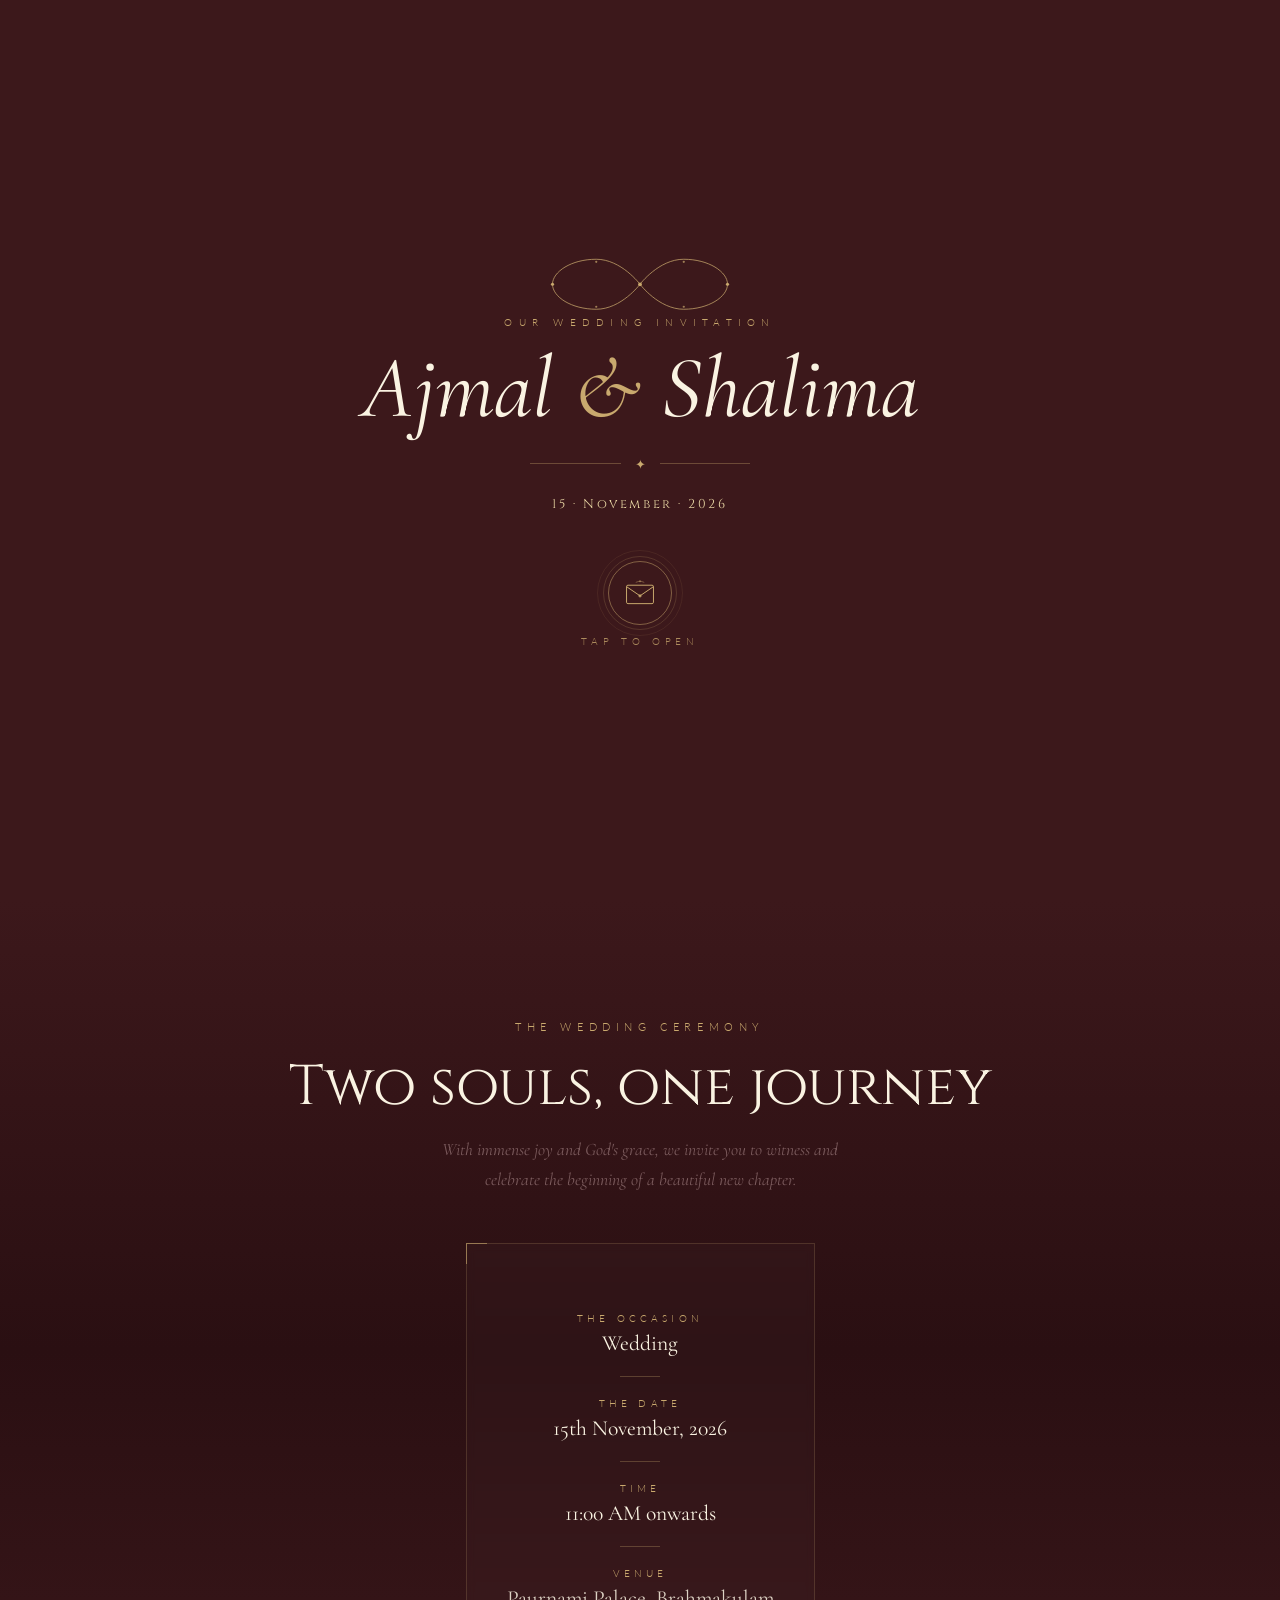
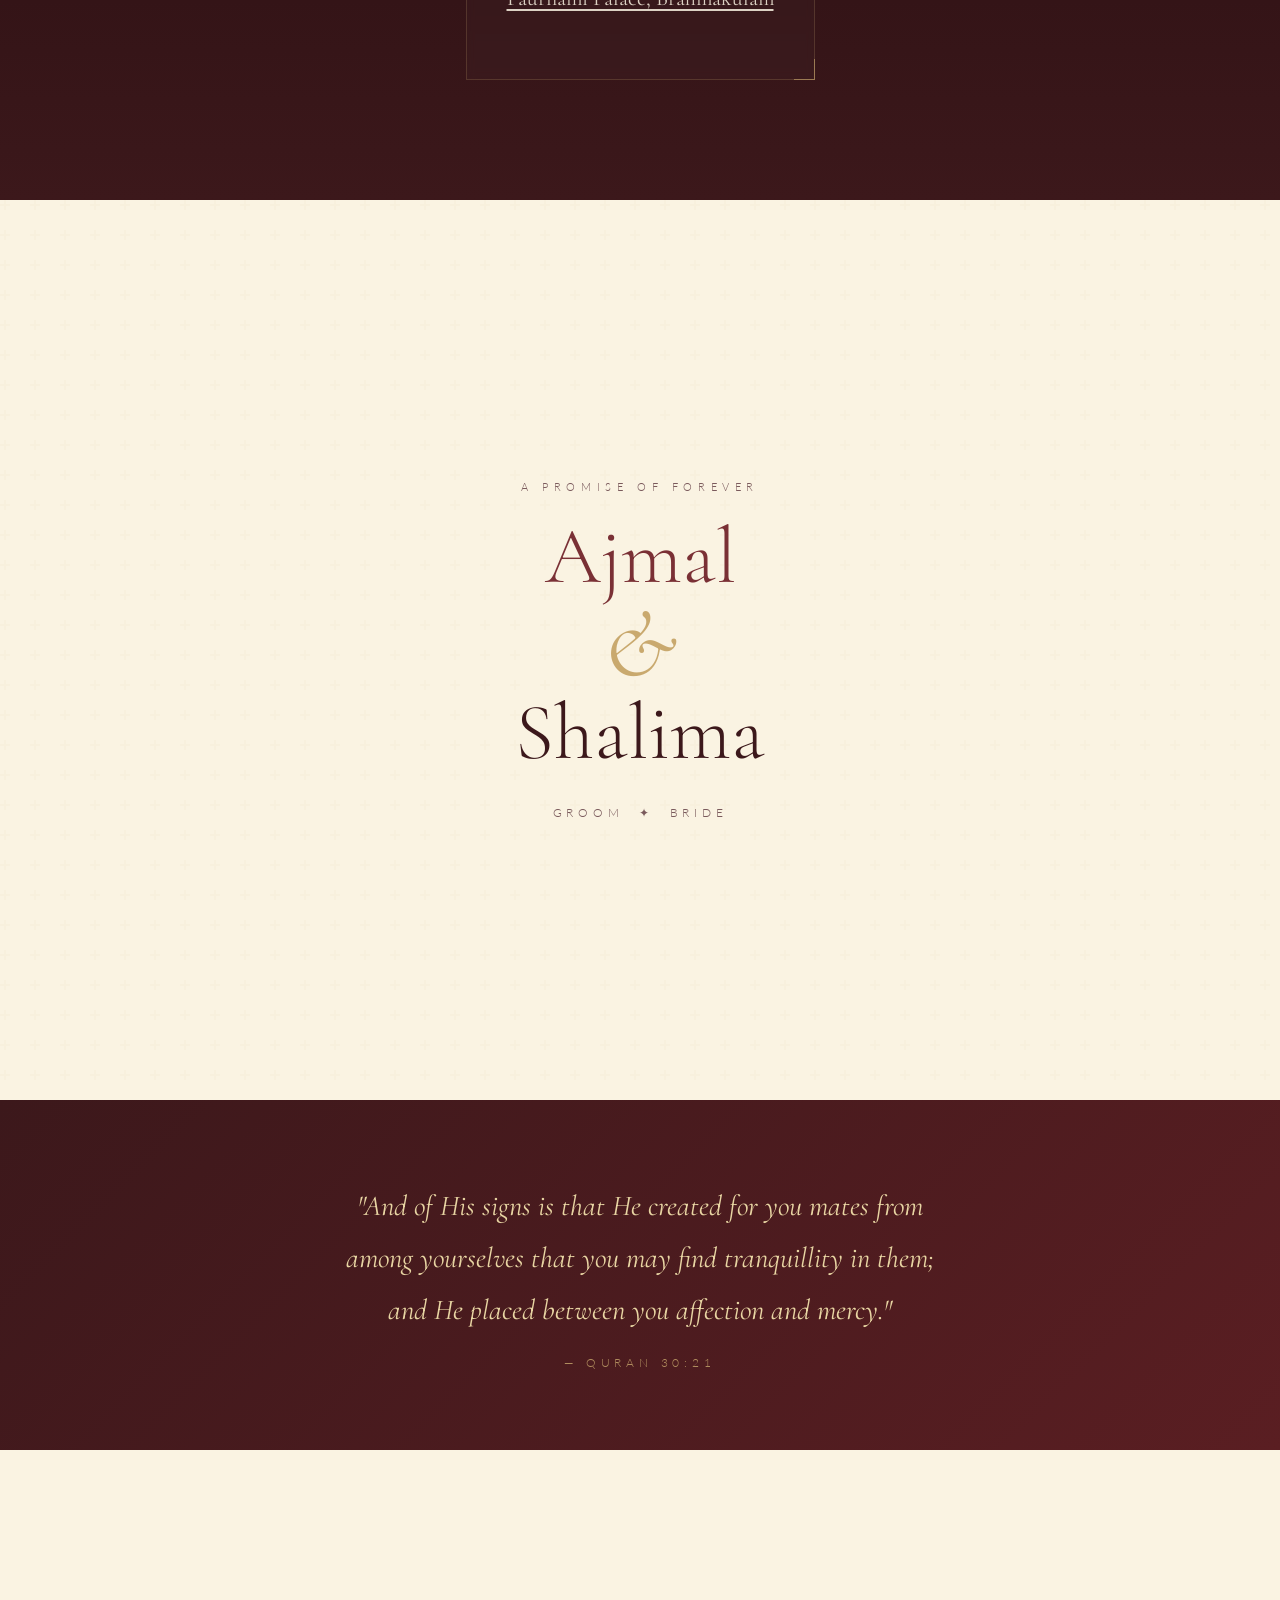
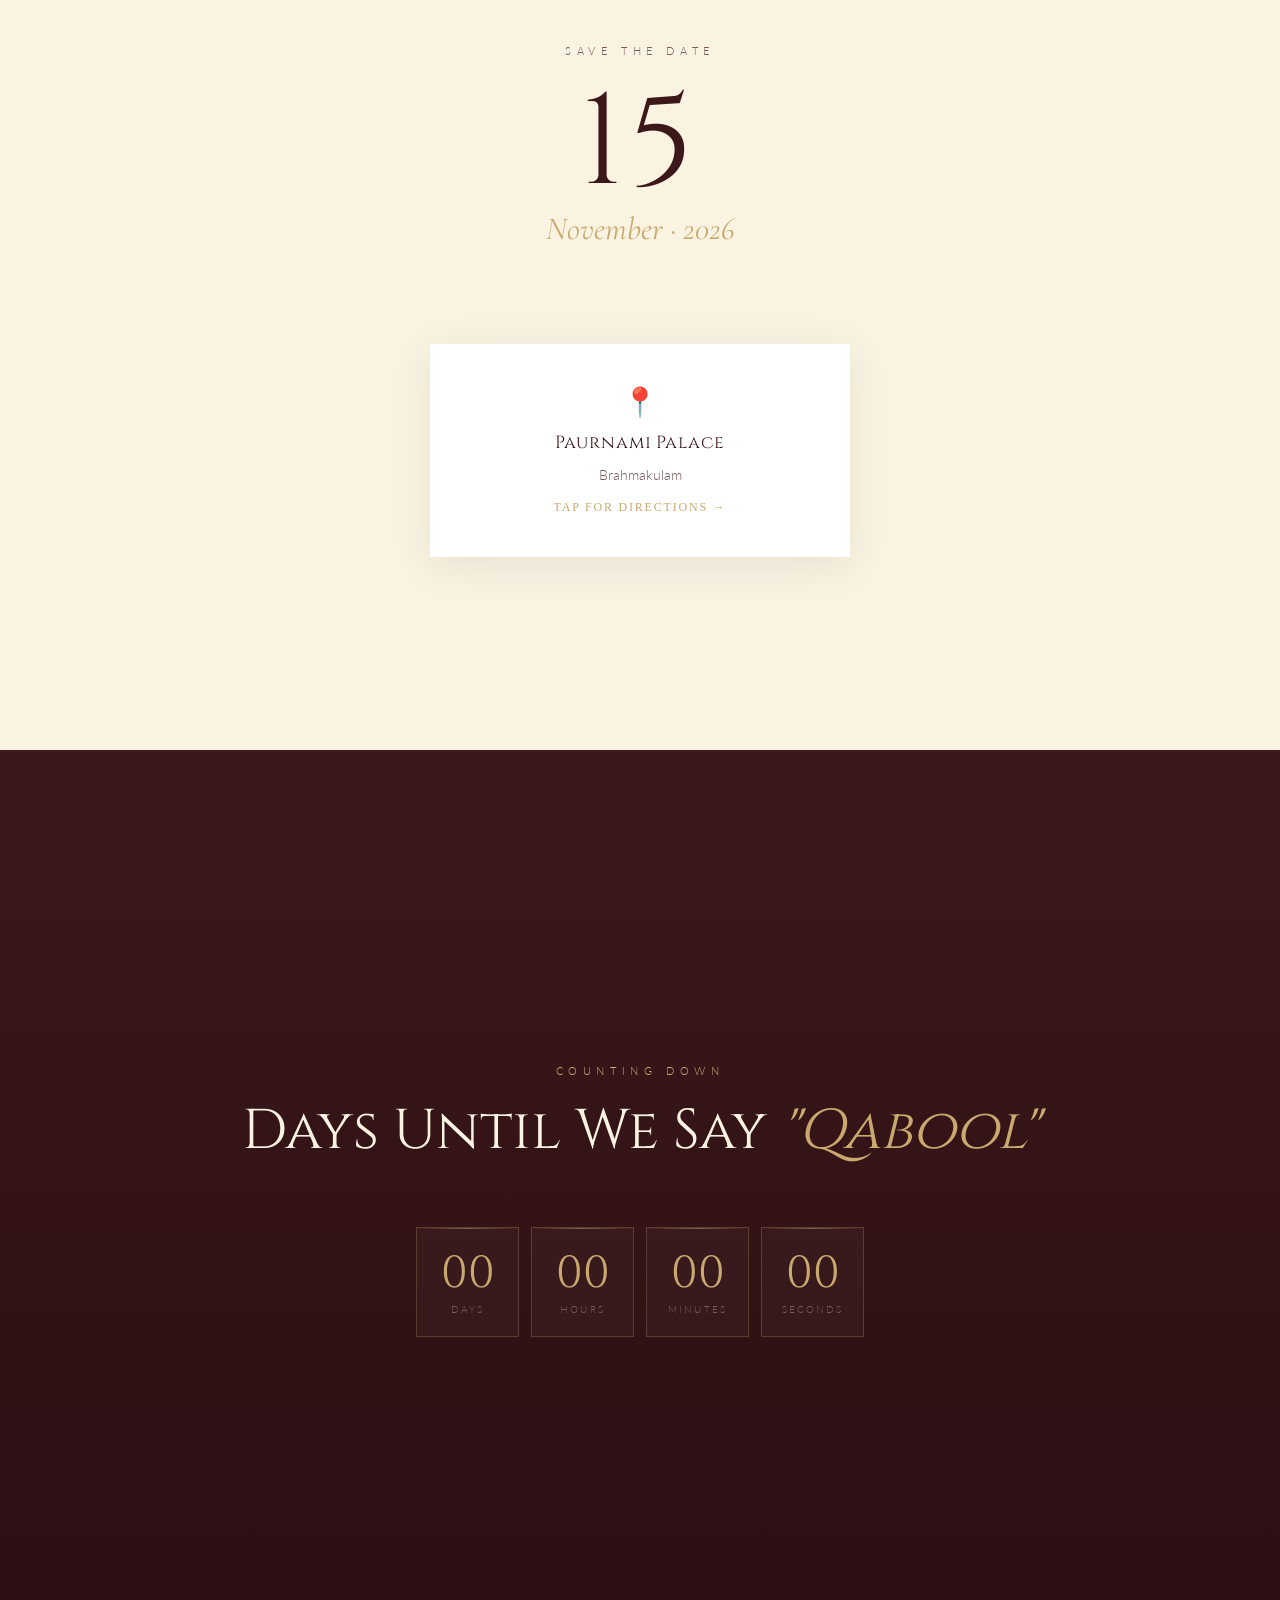
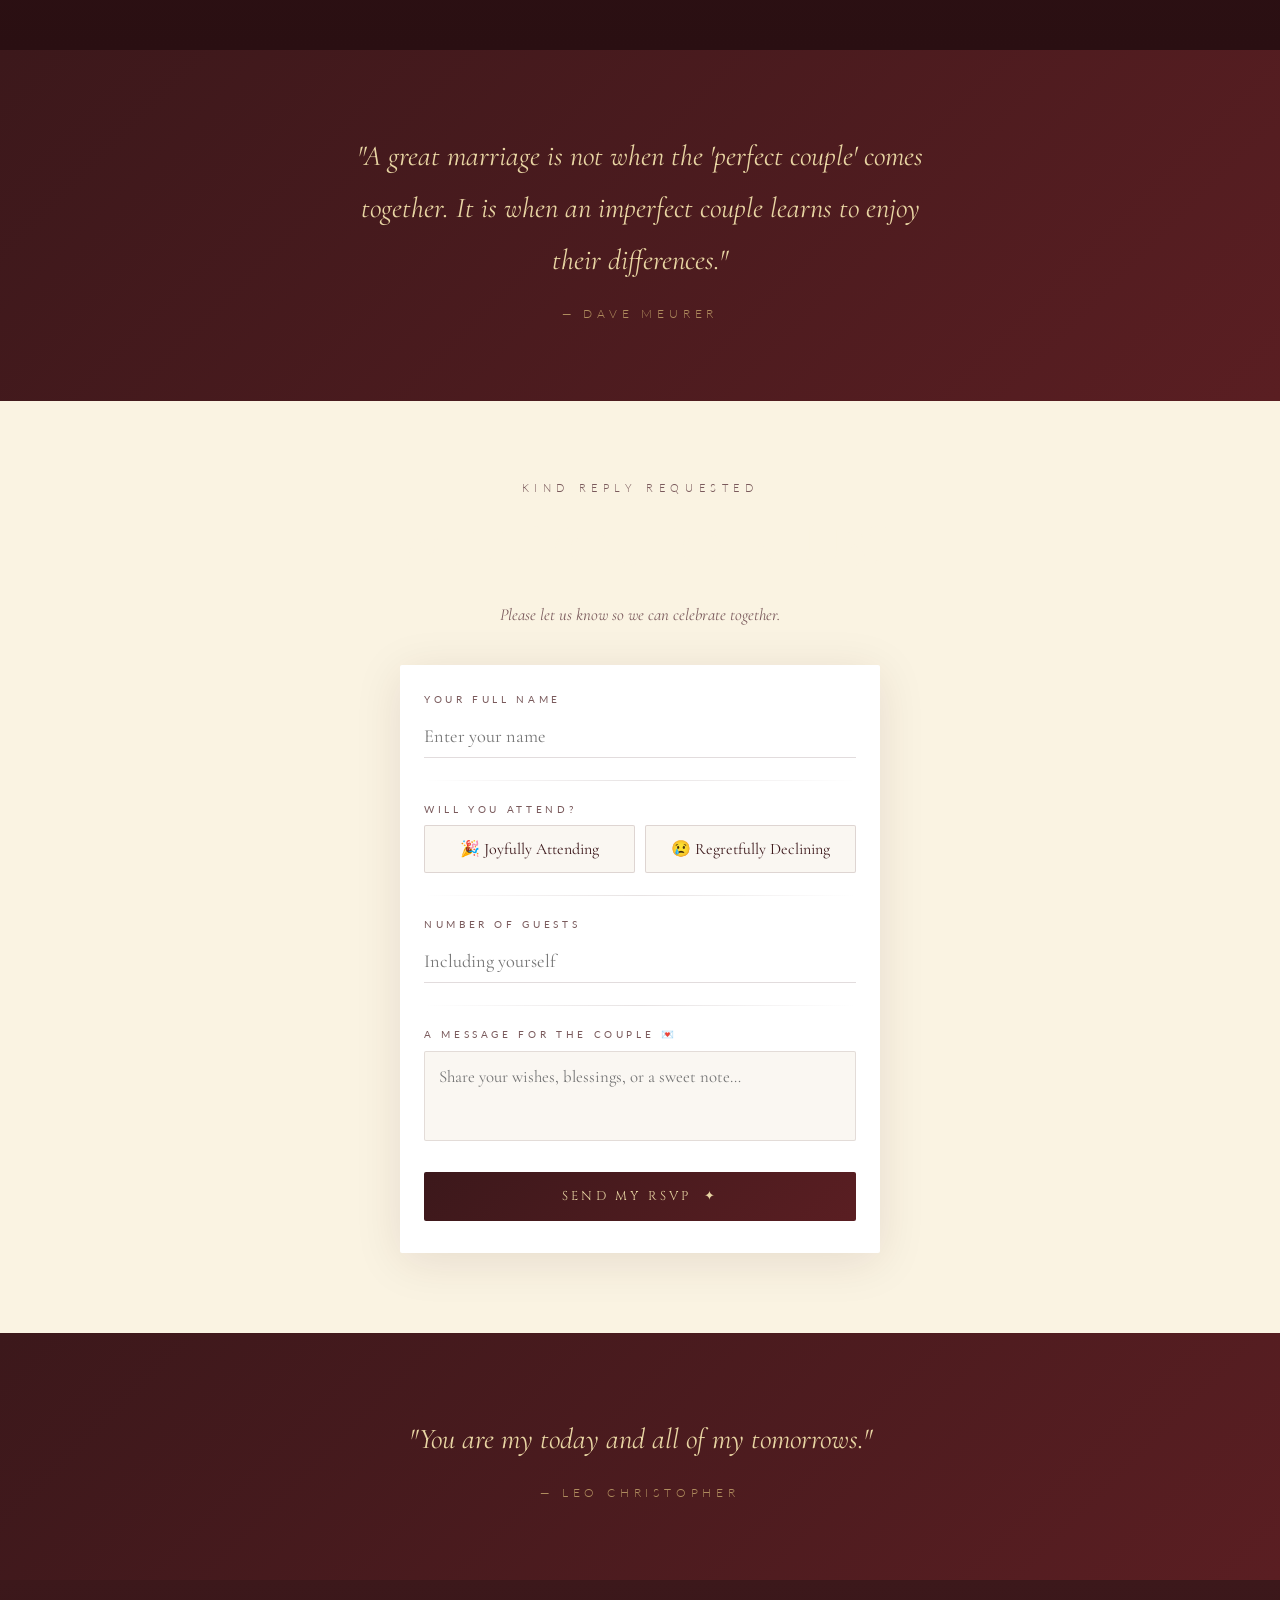
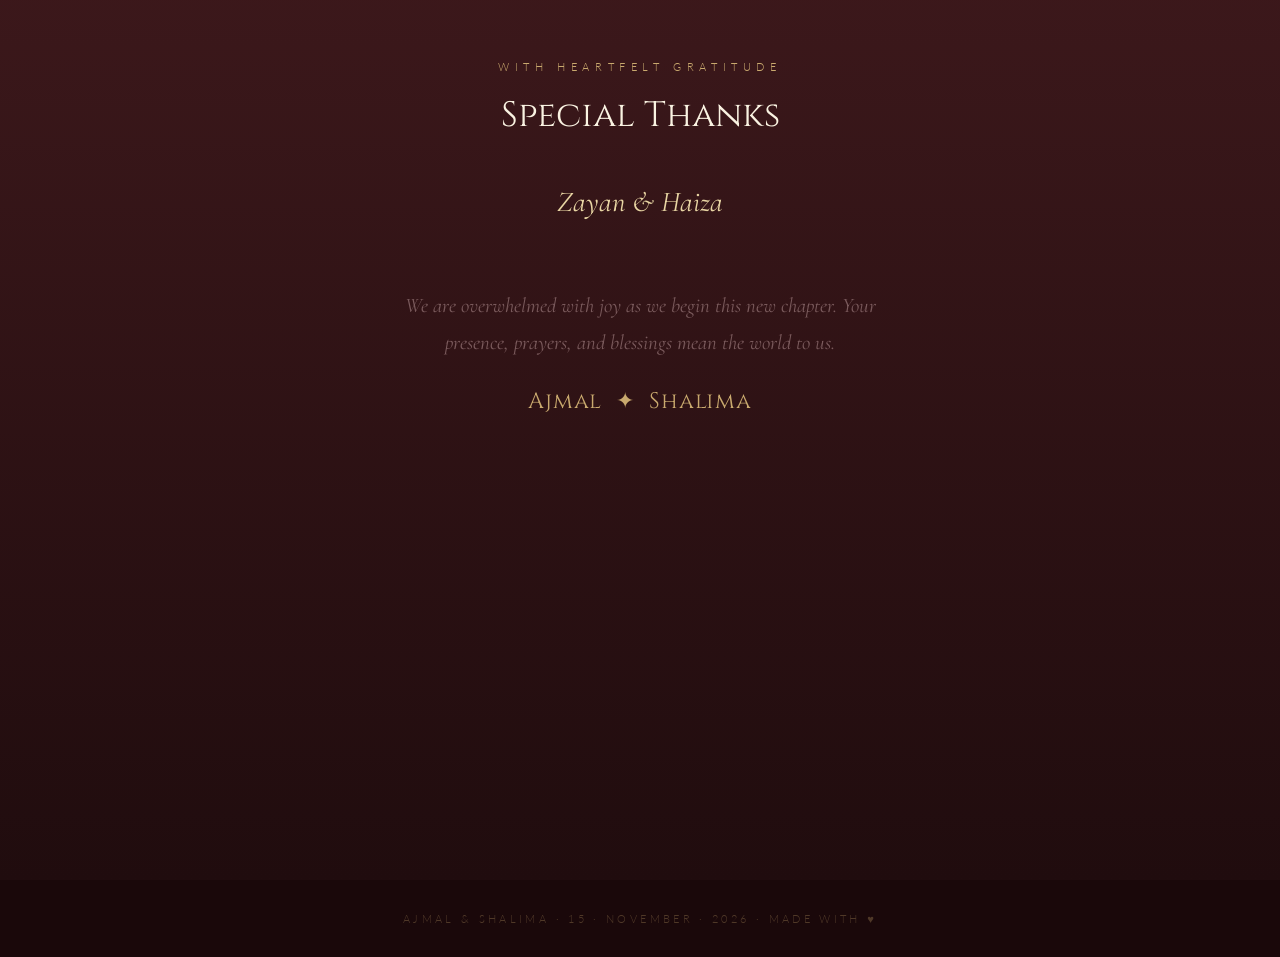
==== commit e123e12c: "fix" ====
--- a/AjmalShalima/index.html
+++ b/AjmalShalima/index.html
@@ -1077,9 +1077,6 @@
   <div class="section-heading reveal" style="color:var(--cream);transition-delay:.2s;font-size:clamp(1.4rem,4vw,2.2rem)">
     Special Thanks
   </div>
-  <p class="reveal" style="font-family:'Cormorant Garamond',serif;font-style:italic;color:var(--muted);font-size:1.05rem;max-width:400px;margin:16px auto 0;text-align:center;line-height:1.7;transition-delay:.35s">
-    This beautiful day would not be possible without the love and efforts of these remarkable people.
-  </p>
 
   <div class="thanks-names">
     <div class="thanks-name" id="tn1" style="border: none; padding: 8px 0; font-size: 1.8rem;">Zayan &amp; Haiza</div>
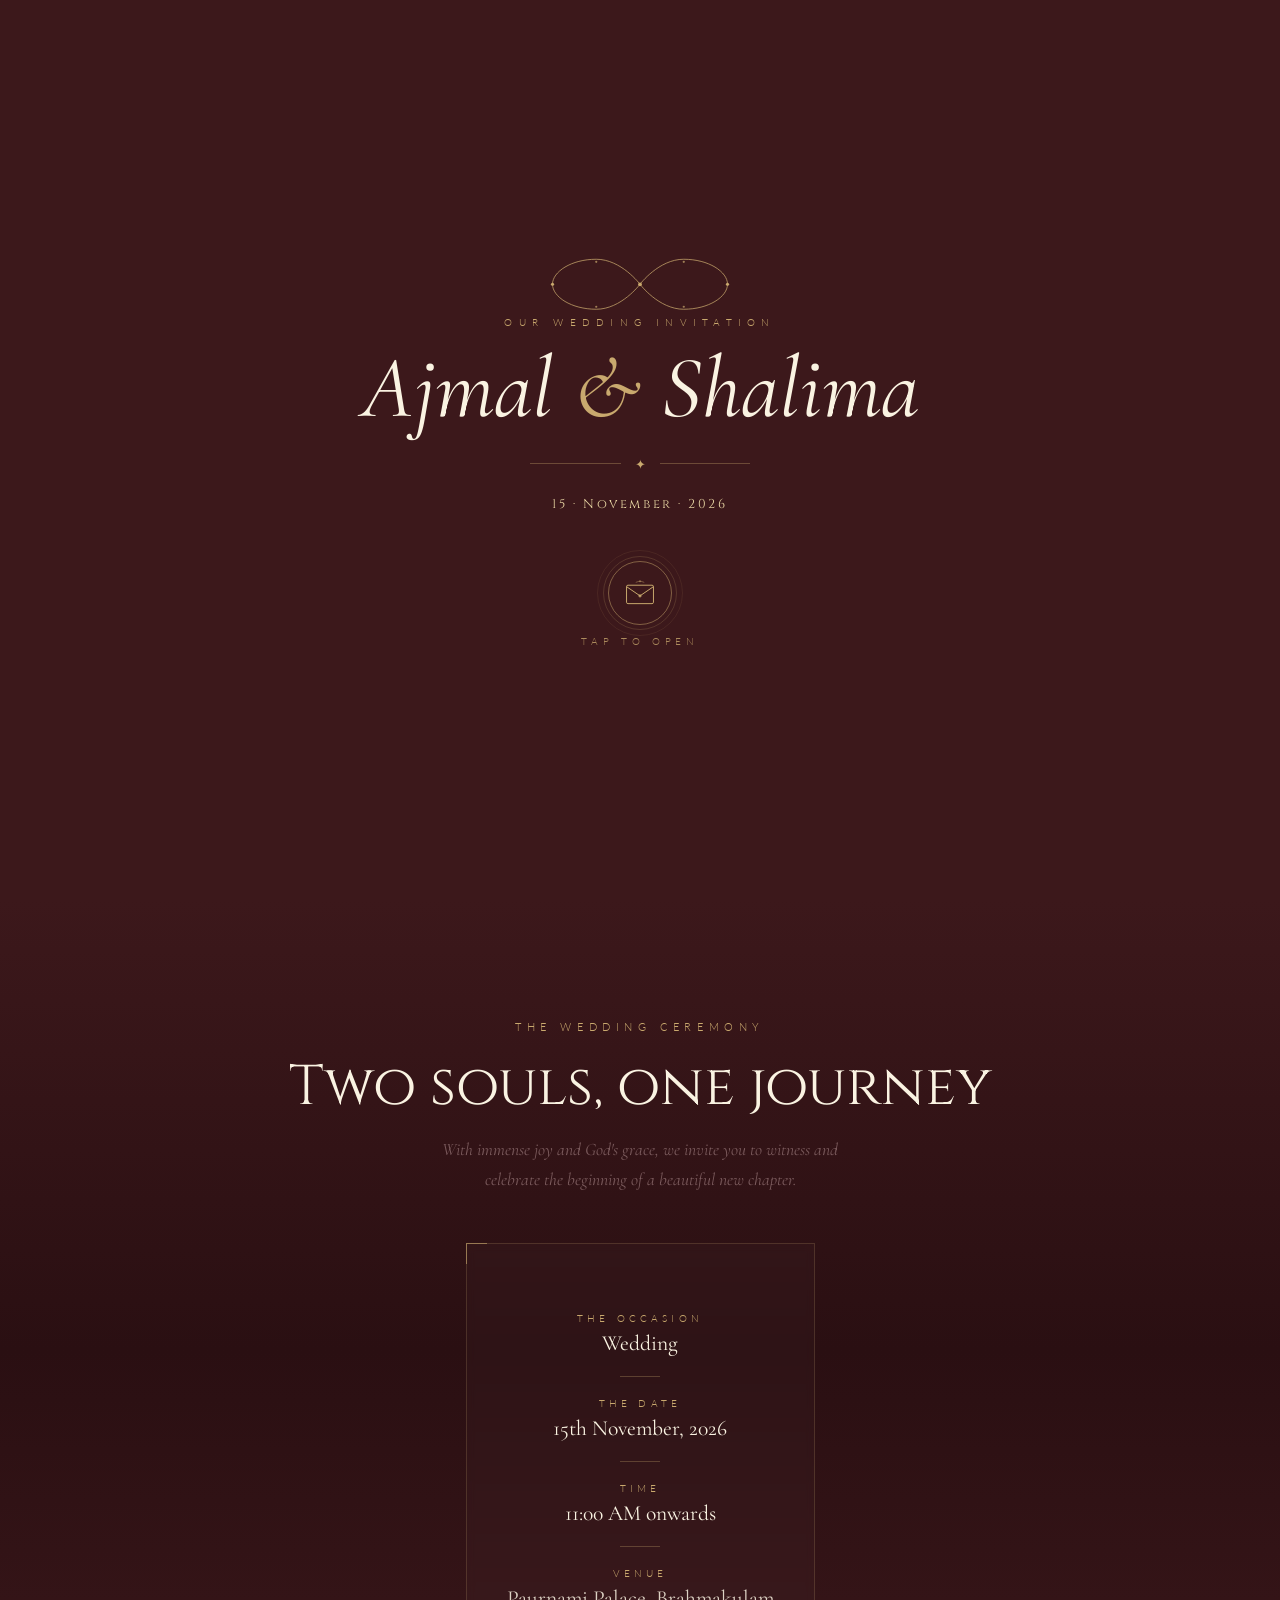
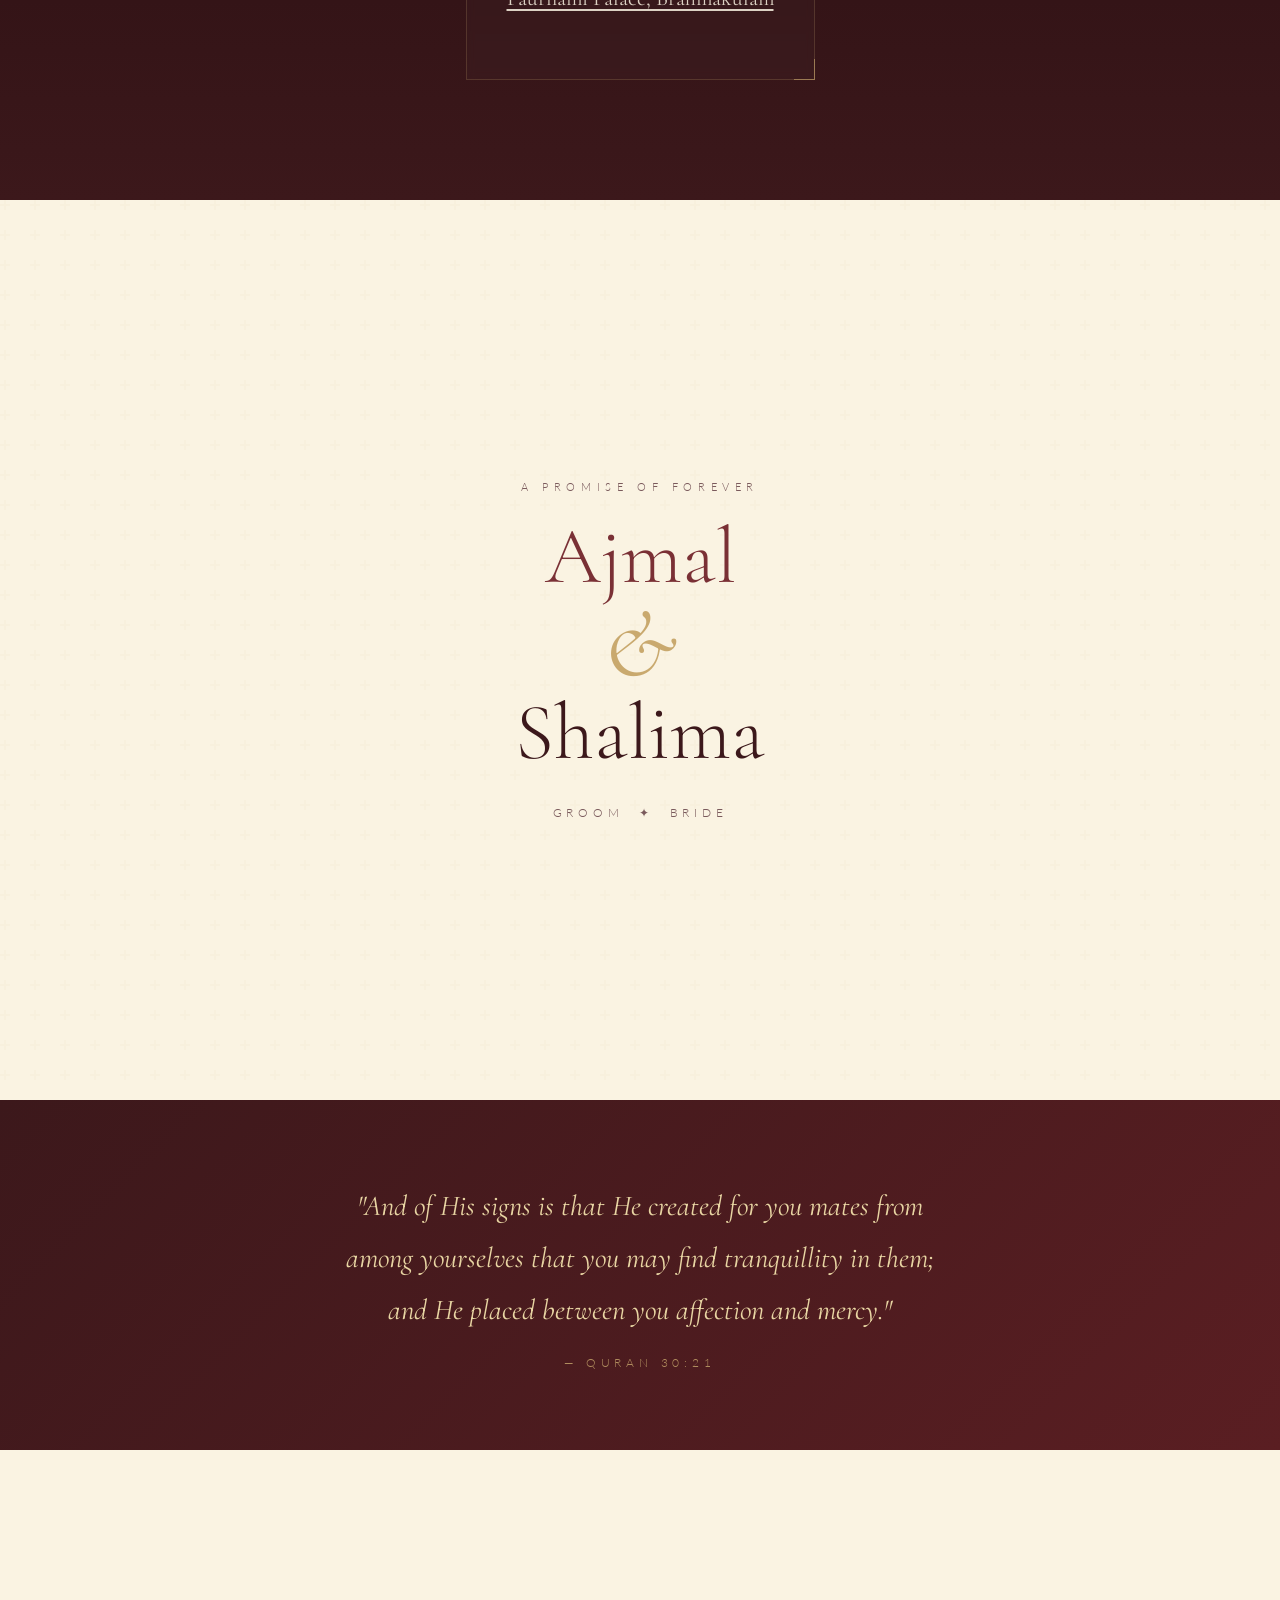
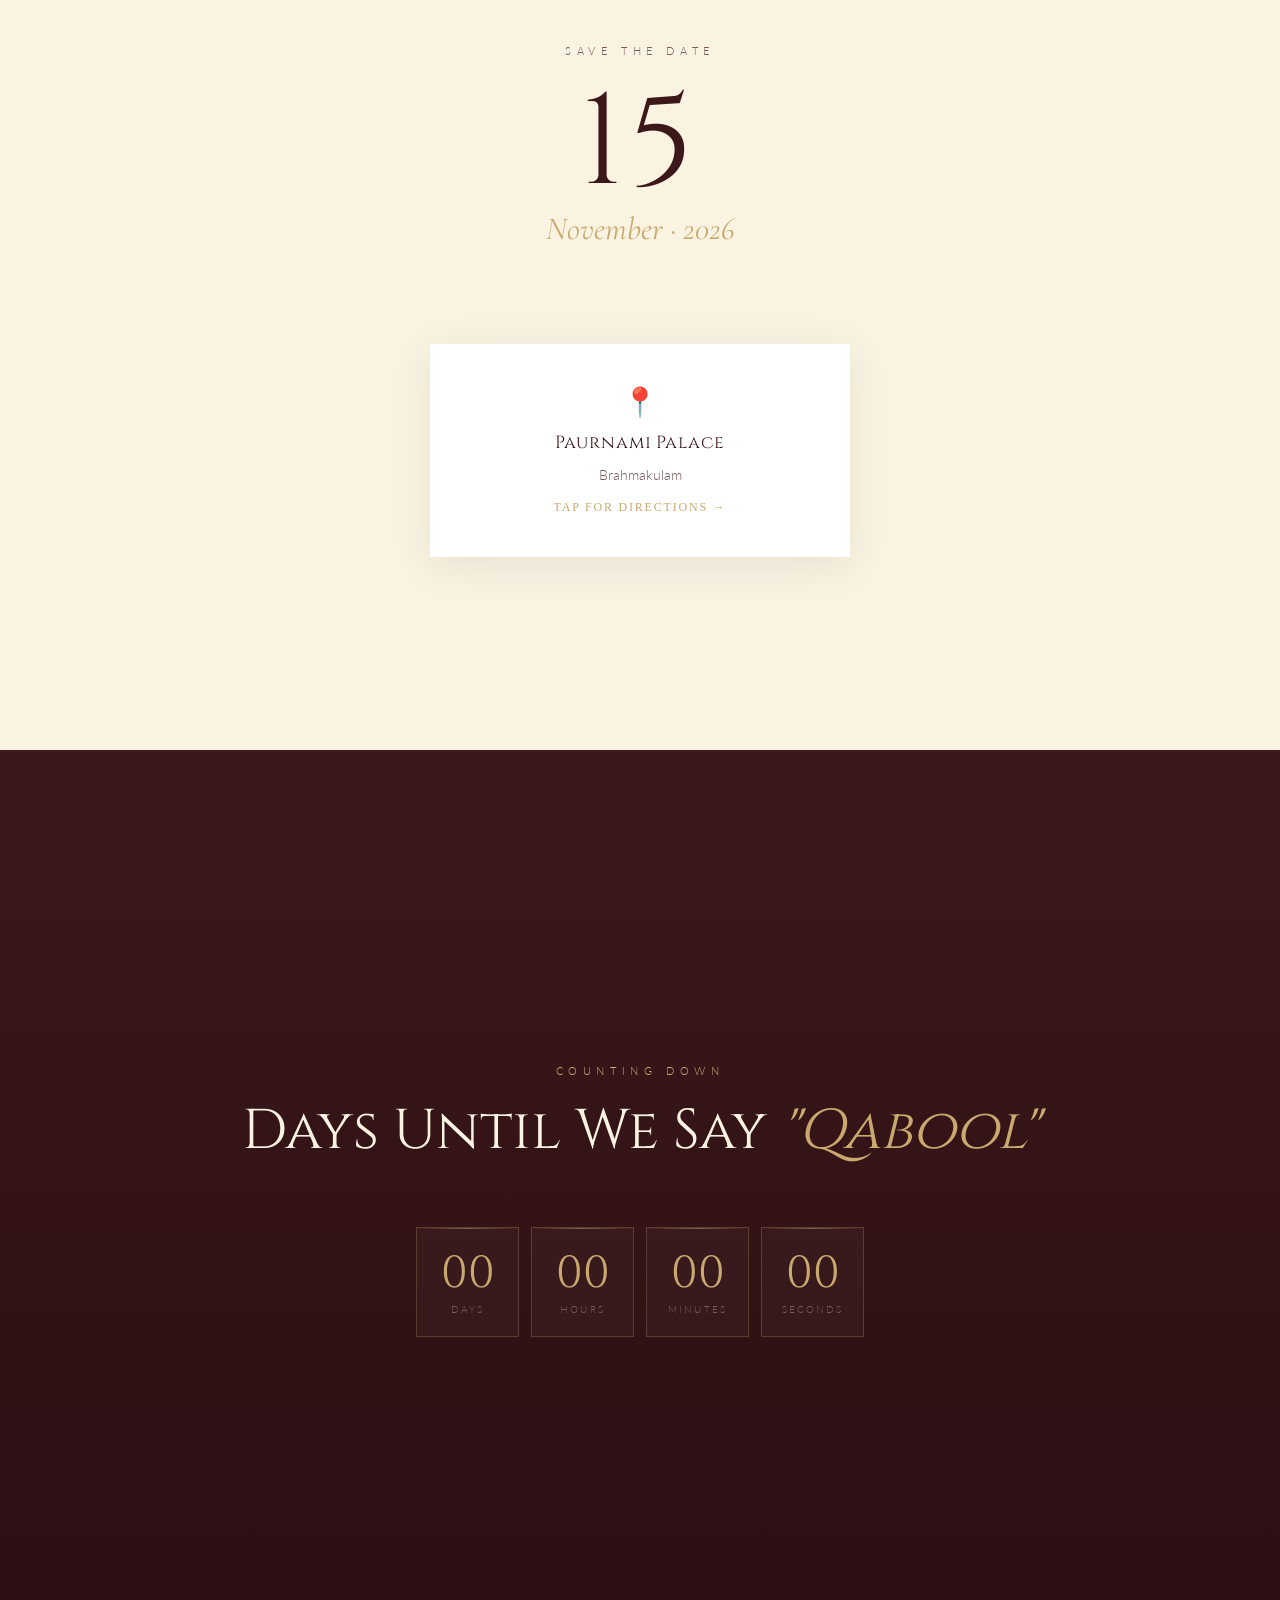
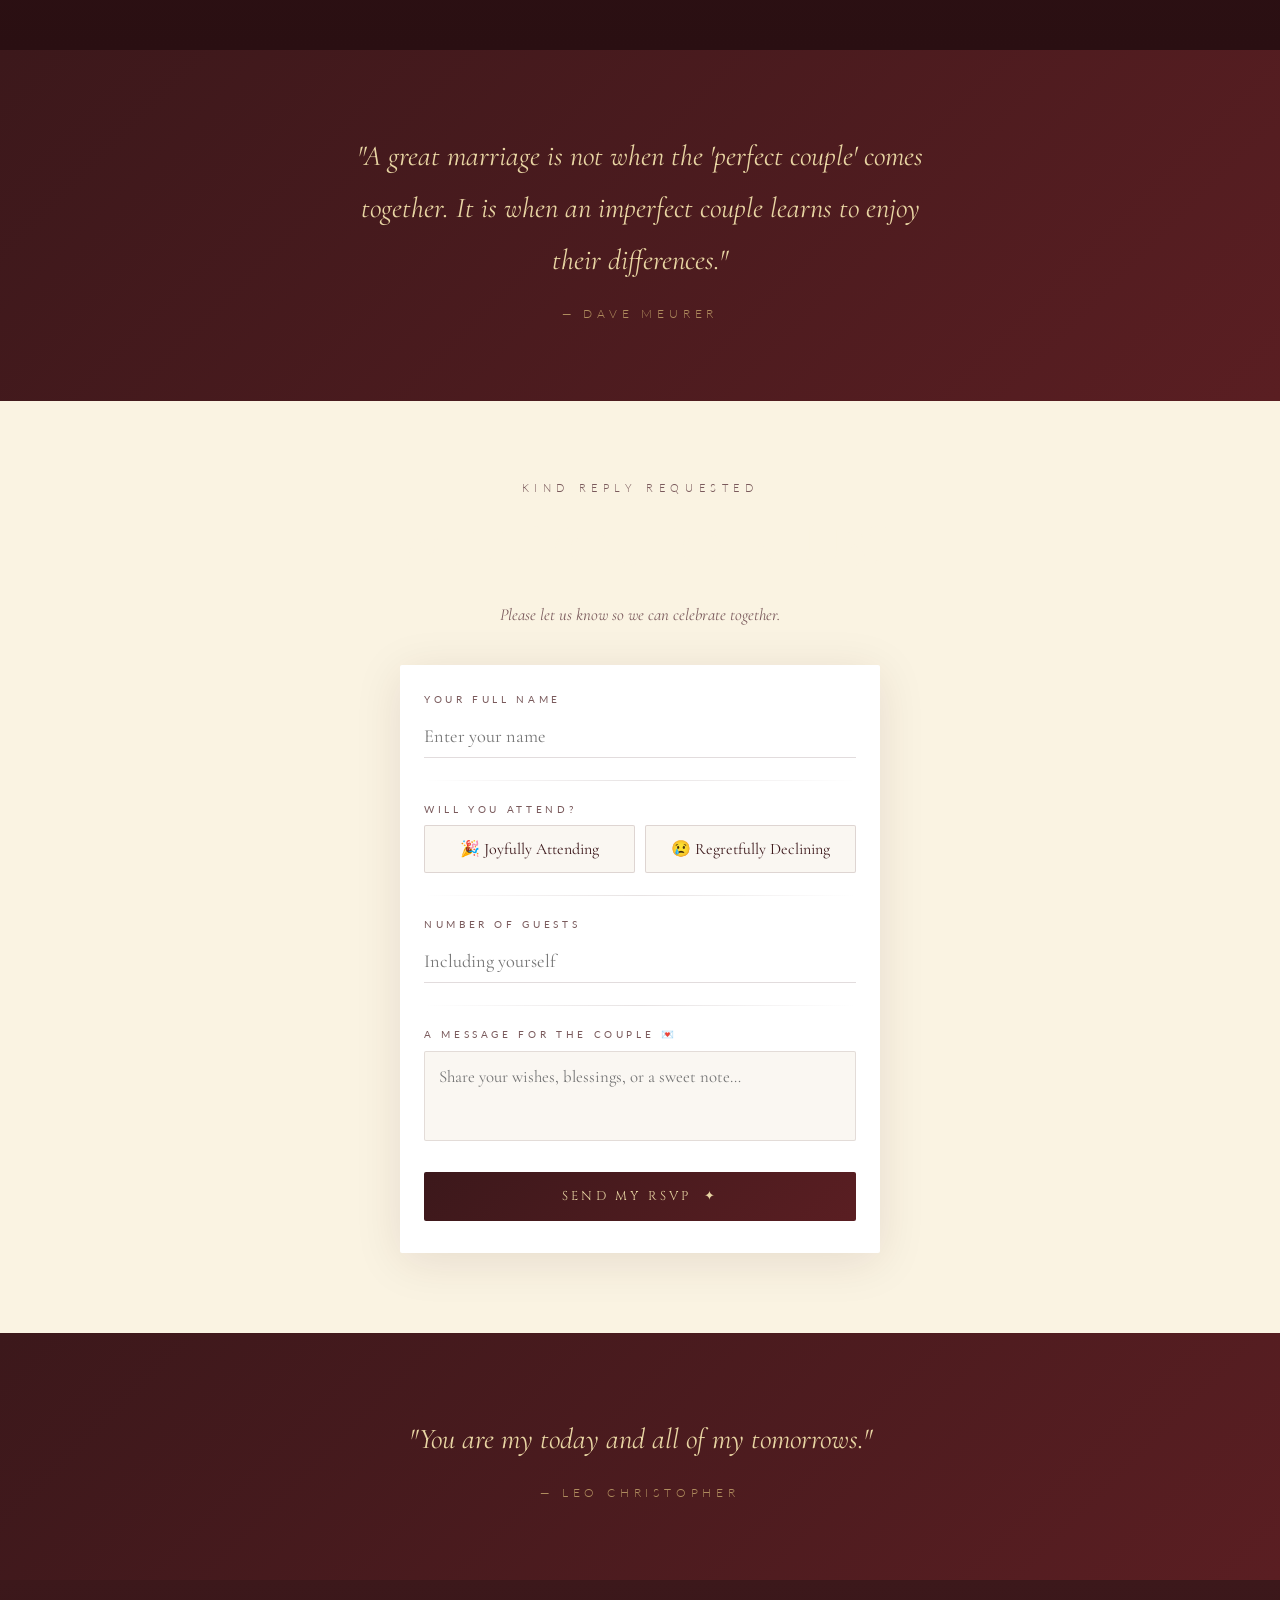
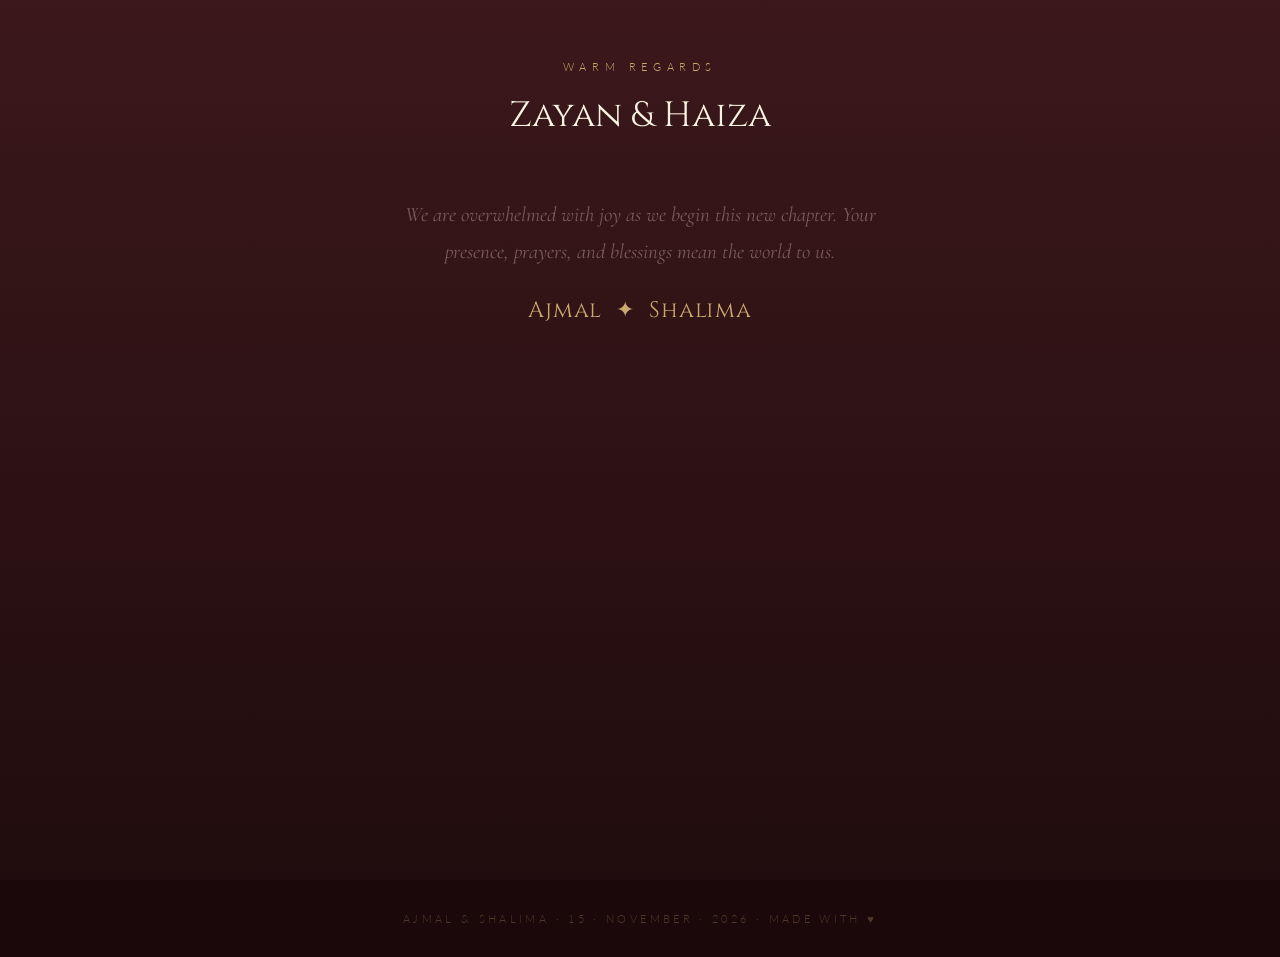
==== commit 56a8d682: "update" ====
--- a/AjmalShalima/index.html
+++ b/AjmalShalima/index.html
@@ -1073,13 +1073,9 @@
 
 <!-- ═══════════ SPECIAL THANKS ═══════════ -->
 <section id="thanks">
-  <div class="section-tag reveal">With Heartfelt Gratitude</div>
+  <div class="section-tag reveal">Warm Regards</div>
   <div class="section-heading reveal" style="color:var(--cream);transition-delay:.2s;font-size:clamp(1.4rem,4vw,2.2rem)">
-    Special Thanks
-  </div>
-
-  <div class="thanks-names">
-    <div class="thanks-name" id="tn1" style="border: none; padding: 8px 0; font-size: 1.8rem;">Zayan &amp; Haiza</div>
+    Zayan &amp; Haiza
   </div>
 
   <div class="closing-msg reveal" style="color:var(--muted);transition-delay:.5s">
